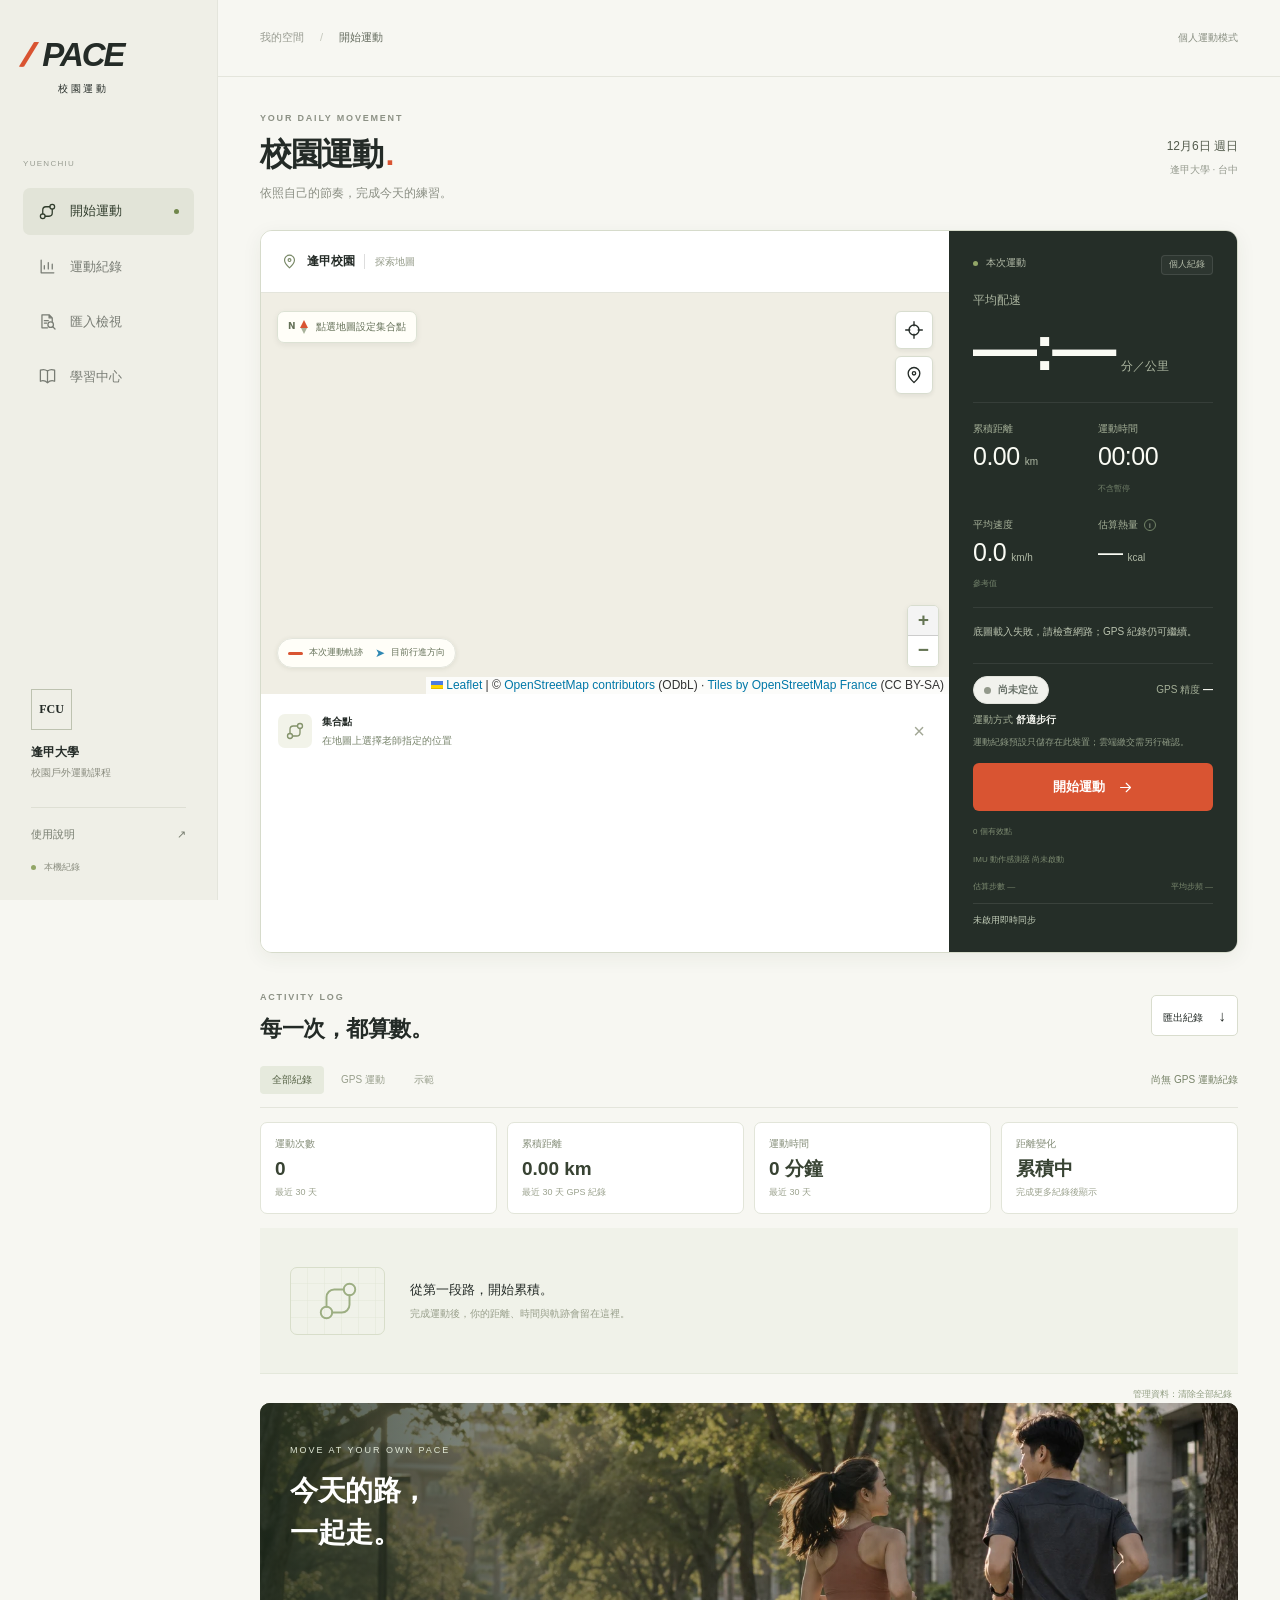
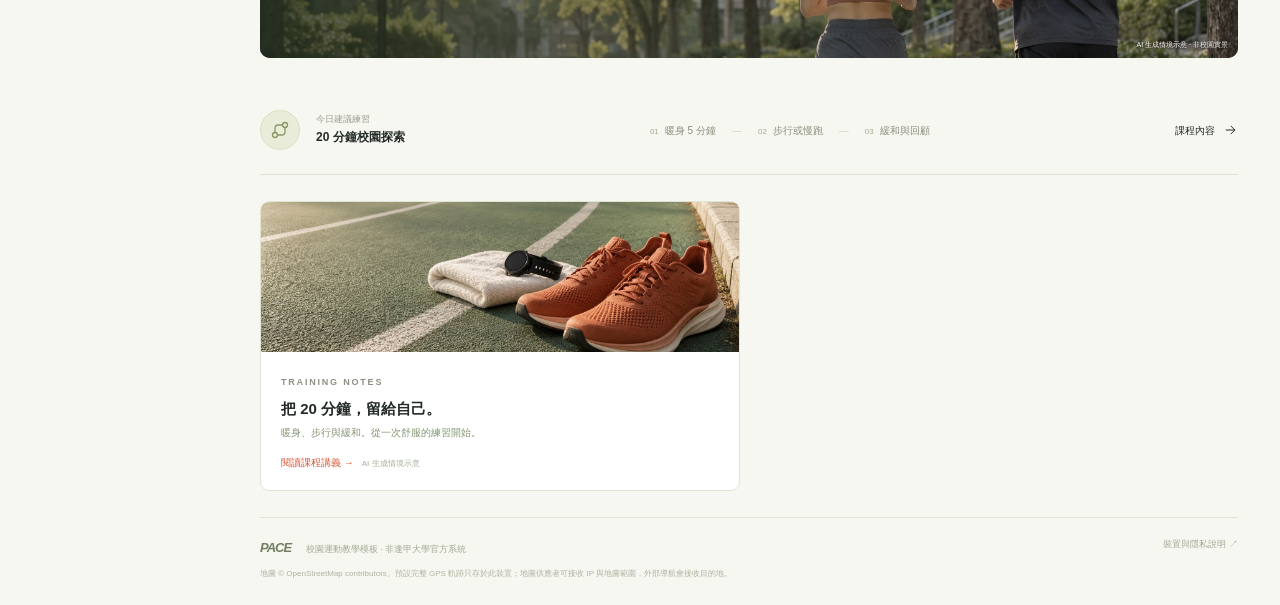
==== index.html @ b41735b2 "Improve workout start, pace, and history UI" ====
<!doctype html><html lang="zh-Hant"><head><meta charset="utf-8"><meta name="viewport" content="width=device-width,initial-scale=1,viewport-fit=cover"><meta name="theme-color" content="#222824"><meta name="apple-mobile-web-app-capable" content="yes"><link rel="manifest" href="manifest.webmanifest"><link rel="icon" href="icon.svg" type="image/svg+xml"><link rel="stylesheet" href="vendor/leaflet.css"><link rel="stylesheet" href="style.css"><link rel="stylesheet" href="classroom.css"><title>PACE 校園運動 · 逢甲大學</title></head><body>
<svg class="sprite" xmlns="http://www.w3.org/2000/svg"><symbol id="i-route" viewBox="0 0 24 24"><circle cx="6" cy="18" r="3"/><circle cx="18" cy="6" r="3"/><path d="M6 15v-5a4 4 0 0 1 4-4h5M18 9v5a4 4 0 0 1-4 4h-5"/></symbol><symbol id="i-chart" viewBox="0 0 24 24"><path d="M4 4v16h16M8 15v-4m5 4V7m5 8v-6"/></symbol><symbol id="i-class" viewBox="0 0 24 24"><circle cx="8" cy="8" r="3"/><circle cx="17" cy="9" r="2.5"/><path d="M2.5 20v-1a5.5 5.5 0 0 1 5.5-5.5h1a5.5 5.5 0 0 1 5.5 5.5v1m-.5-5.5a5 5 0 0 1 8 4V20"/></symbol><symbol id="i-review" viewBox="0 0 24 24"><path d="M5 3.5h9l4 4V12M14 3.5v4h4M5 3.5V20h7"/><path d="M8 11h5M8 14h3"/><circle cx="16" cy="16" r="3.5"/><path d="m18.5 18.5 3 3"/></symbol><symbol id="i-book" viewBox="0 0 24 24"><path d="M12 5v15M12 5C8 2 3 4 3 4v14s5-2 9 2c4-4 9-2 9-2V4s-5-2-9 1Z"/></symbol><symbol id="i-arrow" viewBox="0 0 24 24"><path d="M5 12h14m-6-6 6 6-6 6"/></symbol><symbol id="i-pin" viewBox="0 0 24 24"><path d="M19 10c0 5-7 11-7 11S5 15 5 10a7 7 0 1 1 14 0Z"/><circle cx="12" cy="10" r="2"/></symbol><symbol id="i-cross" viewBox="0 0 24 24"><circle cx="12" cy="12" r="6"/><path d="M12 2v5m0 10v5M2 12h5m10 0h5"/></symbol></svg>
<aside class="sidebar"><a class="brand" href="./" aria-label="PACE 校園運動首頁"><span class="brand-symbol">//</span>PACE<span class="brand-sub">校園運動</span></a><div class="workspace-label">YUENCHIU</div><nav class="sidenav"><a href="#exercise" class="active"><svg><use href="#i-route"/></svg>開始運動<span class="nav-dot"></span></a><a href="#history"><svg><use href="#i-chart"/></svg>運動紀錄</a><a href="classroom.html" data-cloud-only><svg><use href="#i-class"/></svg>班級中心</a><a href="review.html"><svg><use href="#i-review"/></svg>匯入檢視</a><a href="handout.html"><svg><use href="#i-book"/></svg>學習中心</a></nav><div class="side-bottom"><div class="campus-logo">FCU</div><strong>逢甲大學</strong><span>校園戶外運動課程</span><a href="guide.html">使用說明 <span>↗</span></a><div class="local-note"><i></i> 本機紀錄<span data-cloud-only> · 自選雲端繳交</span></div></div></aside>
<div class="shell"><header class="topbar"><div class="breadcrumb">我的空間 <span>/</span> <strong>開始運動</strong></div><div class="topright"><span class="device-label">個人運動模式</span><a class="avatar auth-status" id="authStatus" href="api/classroom?op=login" aria-label="未登入，按此登入">未登入</a></div></header><main>
<section class="pageheading"><div><div class="overline">YOUR DAILY MOVEMENT</div><h1>校園運動<span class="title-dot">.</span></h1><p>依照自己的節奏，完成今天的練習。</p></div><div class="dateblock"><span id="todayDate"></span><small>逢甲大學 · 台中</small></div></section>
<section class="workout" id="exercise"><div class="mapcard"><div class="maptop"><div class="map-title"><svg><use href="#i-pin"/></svg><strong>逢甲校園</strong><span>探索地圖</span></div></div><div class="maparea"><div id="map" aria-label="逢甲大學校園互動地圖"></div><div class="map-instruction"><span class="north-indicator" role="img" aria-label="&#x5317;&#x65B9;">N<i></i></span><span>點選地圖設定集合點</span></div><div class="maptools"><button id="locate" aria-label="我的定位" title="我的定位"><svg><use href="#i-cross"/></svg></button><button id="campus" aria-label="回到校園" title="回到校園"><svg><use href="#i-pin"/></svg></button></div><div class="map-scale-note" role="group" aria-label="&#x5730;&#x5716;&#x5716;&#x4F8B;"><span class="map-legend-item"><i class="track-key"></i>本次運動軌跡</span><span class="map-legend-item"><i class="direction-key" aria-hidden="true">&#x27A4;</i>&#x76EE;&#x524D;&#x884C;&#x9032;&#x65B9;&#x5411;</span></div></div><div class="mapnote"><span class="destination-icon"><svg><use href="#i-route"/></svg></span><div><strong>集合點</strong><span id="targetInfo">在地圖上選擇老師指定的位置</span></div><a id="navigate" hidden target="_blank" rel="noopener">導航 ↗</a><button id="clearTarget" title="清除集合點" aria-label="清除集合點">×</button></div></div>
<aside class="session-panel"><div class="session-top"><span><i></i> 本次運動</span><span>個人紀錄</span></div><div class="primarymetric"><span>平均配速</span><div><b id="pace">—:—</b><span>分／公里</span></div></div><div class="metric-grid"><article><span>累積距離</span><strong><b id="distance">0.00</b><em>km</em></strong></article><article><span>運動時間</span><strong id="elapsed">00:00</strong><small>不含暫停</small></article><article><span>平均速度</span><strong><b id="speed">0.0</b><em>km/h</em></strong><small>參考值</small></article><article class="energy"><span>估算熱量 <button class="info-button" id="energyInfo" aria-label="查看熱量估算方式">i</button></span><strong><b id="calories">0</b><em>kcal</em></strong></article></div><div class="session-message" id="message" role="status" aria-live="polite">開啟定位，準備記錄你的第一步。</div><div class="start-context" aria-label="運動模式與定位狀態"><div class="start-context-line"><span class="status" id="badge" data-state="idle" role="status" aria-live="polite">尚未定位</span><span class="start-accuracy">GPS 精度 <b id="accuracy">—</b></span></div><span class="start-mode">運動方式 <b id="activityLabel">舒適步行</b></span><p>運動紀錄預設只儲存在此裝置；雲端繳交需另行確認。</p></div>
<div class="actiondock"><button class="primary" id="openSetup"><span>開始運動</span><svg><use href="#i-arrow"/></svg></button><div class="controls"><button id="pause" disabled>Ⅱ 暫停</button><button id="finish" disabled>■ 結束並儲存</button></div></div><div class="signalbar"><span id="points">0 個有效點</span></div></aside></section>

<section id="history" class="history-section"><div class="sectionheading"><div><span class="overline">ACTIVITY LOG</span><h2>每一次，都算數。</h2></div><button id="exportAll" class="export">匯出紀錄 <span>↓</span></button></div><div class="historybar"><div class="filters" aria-label="篩選紀錄"><button class="selected" data-filter="all" aria-pressed="true">全部紀錄</button><button data-filter="real" aria-pressed="false">GPS 運動</button><button data-filter="demo" aria-pressed="false">示範</button></div><span id="historyTotal">尚無運動紀錄</span></div><div id="historyInsights" class="history-insights" aria-label="????????"></div>
<div id="records"></div><button id="deleteAll" class="delete-all">管理資料：清除全部紀錄</button></section>
<section class="image-hero"><img src="assets/campus-run.webp" alt="生成示意：學生在綠蔭步道慢跑" loading="lazy"><div class="image-hero-copy"><span>MOVE AT YOUR OWN PACE</span><h2>今天的路，<br>一起走。</h2><a href="classroom.html" data-cloud-only>進入班級中心 <span>↗</span></a></div><small class="image-credit">AI 生成情境示意 · 非校園實景</small></section>
<section class="training-strip"><div class="training-icon"><svg><use href="#i-route"/></svg></div><div class="training-copy"><span>今日建議練習</span><strong>20 分鐘校園探索</strong></div><div class="training-steps"><span><i>01</i>暖身 5 分鐘</span><b>—</b><span><i>02</i>步行或慢跑</span><b>—</b><span><i>03</i>緩和與回顧</span></div><a href="handout.html">課程內容 <svg><use href="#i-arrow"/></svg></a></section>
<section class="editorial-cards"><article class="editorial-card"><img src="assets/track-essentials.webp" alt="生成示意：跑道旁的跑鞋與運動裝備" loading="lazy"><div><span class="overline">TRAINING NOTES</span><h3>把 20 分鐘，留給自己。</h3><p>暖身、步行與緩和。從一次舒服的練習開始。</p><a href="handout.html">閱讀課程講義 →</a><small>　AI 生成情境示意</small></div></article><article class="editorial-card" data-cloud-only><img src="assets/classroom-connection.jpg" alt="生成示意：同學在校園步道慢跑" loading="lazy"><div><span class="overline">CLASSROOM CONNECTION</span><h3>一堂課，連結每個人的進步。</h3><p>加入班級、繳交運動紀錄，讓老師看見你的練習。</p><a href="classroom.html">開啟班級中心 →</a><small>　AI 生成情境示意</small></div></article></section><footer><span><b>PACE</b> 校園運動教學模板 · 非逢甲大學官方系統</span><a href="guide.html">裝置與隱私說明 ↗</a><p>地圖 © OpenStreetMap contributors。預設完整 GPS 軌跡只存於此裝置；<span data-cloud-only>另行同意即時同步時，所選課程的授權教師可查看，並於運動結束 24 小時後刪除。運動摘要需逐次確認後繳交。</span>地圖供應者可接收 IP 與地圖範圍，外部導航會接收目的地。</p></footer>
</main></div>
<dialog id="setupDialog"><div class="dialog-head"><div><span class="overline">BEFORE YOU GO</span><h2>準備開始</h2></div><button id="closeSetup" class="close" aria-label="關閉設定">×</button></div><p class="dialog-intro">只填寫本次必要資料；體重僅用於本機估算熱量，可留白。</p><form id="profile"><fieldset id="fields"><label>課堂代號 <span>選填，不需真實姓名</span><input id="alias" maxlength="24" placeholder="例如 A 組 07"></label><label>體重 <span>kg · 選填，僅用於本機熱量估算</span><input id="weight" type="number" min="20" max="250" step="0.1" placeholder="可留白"></label><label>運動方式<select id="mode"><option value="3.5">舒適步行 · 3.5 MET</option><option value="4.8">快走 · 4.8 MET</option><option value="7.5">慢跑 · 7.5 MET</option></select></label><div class="privacy-note"><svg><use href="#i-cross"/></svg><span>保持網頁在前景。切換 App 或鎖屏會暫停，返回後請按繼續。</span></div><label class="check"><input id="consent" type="checkbox" required><span>同意在此裝置記錄位置與運動資料，可隨時刪除。</span></label></fieldset><button class="primary" id="start" type="submit">開始 GPS 運動 <svg><use href="#i-arrow"/></svg></button></form><button class="demo-link" id="demo">先體驗示範運動</button><p class="fine">熱量僅供教學參考。身高與年齡不蒐集；體重留白時不估算熱量。成人 MET 不宜作未滿 19 歲學生的個人評估。</p></dialog>
<dialog id="energyDialog"><div class="dialog-head"><h2>熱量如何估算？</h2><button class="close" id="closeEnergy" aria-label="關閉熱量說明">×</button></div><p>以你選擇的活動強度（MET）、體重與運動時間估算總消耗，包含休息代謝。</p><div class="formula">MET × 3.5 × 體重 kg ÷ 200 × 分鐘</div><p class="fine">不是 GPS 直接測量，也不能作為醫療或飲食處方。實際消耗因速度、坡度與個人體能而異。</p><a href="handout.html">查看完整教學講義 →</a></dialog>
<script src="vendor/leaflet.js"></script><script src="mode.js"></script>
<script>
(() => {
  const status = document.getElementById('authStatus');
  fetch('api/classroom?op=me', { cache: 'no-store', credentials: 'same-origin', redirect: 'manual' })
    .then(async response => {
      if (response.type === 'opaqueredirect' || response.status === 0) return;
      if (response.status === 404) {
        status.hidden = true;
        return;
      }
      if (!response.ok || !response.headers.get('content-type')?.includes('application/json')) return;
      await response.json();
      status.textContent = '我';
      status.href = 'classroom.html';
      status.setAttribute('aria-label', '已登入，開啟班級中心');
    })
    .catch(() => {});
})();
</script>
<script src="tiles.js"></script>
<script src="core.js"></script><script src="app.js"></script><script src="cloud-upload.js"></script><script src="cloud-live.js"></script></body></html>
---- vendor/leaflet.css ----
/* required styles */

.leaflet-pane,
.leaflet-tile,
.leaflet-marker-icon,
.leaflet-marker-shadow,
.leaflet-tile-container,
.leaflet-pane > svg,
.leaflet-pane > canvas,
.leaflet-zoom-box,
.leaflet-image-layer,
.leaflet-layer {
	position: absolute;
	left: 0;
	top: 0;
	}
.leaflet-container {
	overflow: hidden;
	}
.leaflet-tile,
.leaflet-marker-icon,
.leaflet-marker-shadow {
	-webkit-user-select: none;
	   -moz-user-select: none;
	        user-select: none;
	  -webkit-user-drag: none;
	}
/* Prevents IE11 from highlighting tiles in blue */
.leaflet-tile::selection {
	background: transparent;
}
/* Safari renders non-retina tile on retina better with this, but Chrome is worse */
.leaflet-safari .leaflet-tile {
	image-rendering: -webkit-optimize-contrast;
	}
/* hack that prevents hw layers "stretching" when loading new tiles */
.leaflet-safari .leaflet-tile-container {
	width: 1600px;
	height: 1600px;
	-webkit-transform-origin: 0 0;
	}
.leaflet-marker-icon,
.leaflet-marker-shadow {
	display: block;
	}
/* .leaflet-container svg: reset svg max-width decleration shipped in Joomla! (joomla.org) 3.x */
/* .leaflet-container img: map is broken in FF if you have max-width: 100% on tiles */
.leaflet-container .leaflet-overlay-pane svg {
	max-width: none !important;
	max-height: none !important;
	}
.leaflet-container .leaflet-marker-pane img,
.leaflet-container .leaflet-shadow-pane img,
.leaflet-container .leaflet-tile-pane img,
.leaflet-container img.leaflet-image-layer,
.leaflet-container .leaflet-tile {
	max-width: none !important;
	max-height: none !important;
	width: auto;
	padding: 0;
	}

.leaflet-container img.leaflet-tile {
	/* See: https://bugs.chromium.org/p/chromium/issues/detail?id=600120 */
	mix-blend-mode: plus-lighter;
}

.leaflet-container.leaflet-touch-zoom {
	-ms-touch-action: pan-x pan-y;
	touch-action: pan-x pan-y;
	}
.leaflet-container.leaflet-touch-drag {
	-ms-touch-action: pinch-zoom;
	/* Fallback for FF which doesn't support pinch-zoom */
	touch-action: none;
	touch-action: pinch-zoom;
}
.leaflet-container.leaflet-touch-drag.leaflet-touch-zoom {
	-ms-touch-action: none;
	touch-action: none;
}
.leaflet-container {
	-webkit-tap-highlight-color: transparent;
}
.leaflet-container a {
	-webkit-tap-highlight-color: rgba(51, 181, 229, 0.4);
}
.leaflet-tile {
	filter: inherit;
	visibility: hidden;
	}
.leaflet-tile-loaded {
	visibility: inherit;
	}
.leaflet-zoom-box {
	width: 0;
	height: 0;
	-moz-box-sizing: border-box;
	     box-sizing: border-box;
	z-index: 800;
	}
/* workaround for https://bugzilla.mozilla.org/show_bug.cgi?id=888319 */
.leaflet-overlay-pane svg {
	-moz-user-select: none;
	}

.leaflet-pane         { z-index: 400; }

.leaflet-tile-pane    { z-index: 200; }
.leaflet-overlay-pane { z-index: 400; }
.leaflet-shadow-pane  { z-index: 500; }
.leaflet-marker-pane  { z-index: 600; }
.leaflet-tooltip-pane   { z-index: 650; }
.leaflet-popup-pane   { z-index: 700; }

.leaflet-map-pane canvas { z-index: 100; }
.leaflet-map-pane svg    { z-index: 200; }

.leaflet-vml-shape {
	width: 1px;
	height: 1px;
	}
.lvml {
	behavior: url(#default#VML);
	display: inline-block;
	position: absolute;
	}


/* control positioning */

.leaflet-control {
	position: relative;
	z-index: 800;
	pointer-events: visiblePainted; /* IE 9-10 doesn't have auto */
	pointer-events: auto;
	}
.leaflet-top,
.leaflet-bottom {
	position: absolute;
	z-index: 1000;
	pointer-events: none;
	}
.leaflet-top {
	top: 0;
	}
.leaflet-right {
	right: 0;
	}
.leaflet-bottom {
	bottom: 0;
	}
.leaflet-left {
	left: 0;
	}
.leaflet-control {
	float: left;
	clear: both;
	}
.leaflet-right .leaflet-control {
	float: right;
	}
.leaflet-top .leaflet-control {
	margin-top: 10px;
	}
.leaflet-bottom .leaflet-control {
	margin-bottom: 10px;
	}
.leaflet-left .leaflet-control {
	margin-left: 10px;
	}
.leaflet-right .leaflet-control {
	margin-right: 10px;
	}


/* zoom and fade animations */

.leaflet-fade-anim .leaflet-popup {
	opacity: 0;
	-webkit-transition: opacity 0.2s linear;
	   -moz-transition: opacity 0.2s linear;
	        transition: opacity 0.2s linear;
	}
.leaflet-fade-anim .leaflet-map-pane .leaflet-popup {
	opacity: 1;
	}
.leaflet-zoom-animated {
	-webkit-transform-origin: 0 0;
	    -ms-transform-origin: 0 0;
	        transform-origin: 0 0;
	}
svg.leaflet-zoom-animated {
	will-change: transform;
}

.leaflet-zoom-anim .leaflet-zoom-animated {
	-webkit-transition: -webkit-transform 0.25s cubic-bezier(0,0,0.25,1);
	   -moz-transition:    -moz-transform 0.25s cubic-bezier(0,0,0.25,1);
	        transition:         transform 0.25s cubic-bezier(0,0,0.25,1);
	}
.leaflet-zoom-anim .leaflet-tile,
.leaflet-pan-anim .leaflet-tile {
	-webkit-transition: none;
	   -moz-transition: none;
	        transition: none;
	}

.leaflet-zoom-anim .leaflet-zoom-hide {
	visibility: hidden;
	}


/* cursors */

.leaflet-interactive {
	cursor: pointer;
	}
.leaflet-grab {
	cursor: -webkit-grab;
	cursor:    -moz-grab;
	cursor:         grab;
	}
.leaflet-crosshair,
.leaflet-crosshair .leaflet-interactive {
	cursor: crosshair;
	}
.leaflet-popup-pane,
.leaflet-control {
	cursor: auto;
	}
.leaflet-dragging .leaflet-grab,
.leaflet-dragging .leaflet-grab .leaflet-interactive,
.leaflet-dragging .leaflet-marker-draggable {
	cursor: move;
	cursor: -webkit-grabbing;
	cursor:    -moz-grabbing;
	cursor:         grabbing;
	}

/* marker & overlays interactivity */
.leaflet-marker-icon,
.leaflet-marker-shadow,
.leaflet-image-layer,
.leaflet-pane > svg path,
.leaflet-tile-container {
	pointer-events: none;
	}

.leaflet-marker-icon.leaflet-interactive,
.leaflet-image-layer.leaflet-interactive,
.leaflet-pane > svg path.leaflet-interactive,
svg.leaflet-image-layer.leaflet-interactive path {
	pointer-events: visiblePainted; /* IE 9-10 doesn't have auto */
	pointer-events: auto;
	}

/* visual tweaks */

.leaflet-container {
	background: #ddd;
	outline-offset: 1px;
	}
.leaflet-container a {
	color: #0078A8;
	}
.leaflet-zoom-box {
	border: 2px dotted #38f;
	background: rgba(255,255,255,0.5);
	}


/* general typography */
.leaflet-container {
	font-family: "Helvetica Neue", Arial, Helvetica, sans-serif;
	font-size: 12px;
	font-size: 0.75rem;
	line-height: 1.5;
	}


/* general toolbar styles */

.leaflet-bar {
	box-shadow: 0 1px 5px rgba(0,0,0,0.65);
	border-radius: 4px;
	}
.leaflet-bar a {
	background-color: #fff;
	border-bottom: 1px solid #ccc;
	width: 26px;
	height: 26px;
	line-height: 26px;
	display: block;
	text-align: center;
	text-decoration: none;
	color: black;
	}
.leaflet-bar a,
.leaflet-control-layers-toggle {
	background-position: 50% 50%;
	background-repeat: no-repeat;
	display: block;
	}
.leaflet-bar a:hover,
.leaflet-bar a:focus {
	background-color: #f4f4f4;
	}
.leaflet-bar a:first-child {
	border-top-left-radius: 4px;
	border-top-right-radius: 4px;
	}
.leaflet-bar a:last-child {
	border-bottom-left-radius: 4px;
	border-bottom-right-radius: 4px;
	border-bottom: none;
	}
.leaflet-bar a.leaflet-disabled {
	cursor: default;
	background-color: #f4f4f4;
	color: #bbb;
	}

.leaflet-touch .leaflet-bar a {
	width: 30px;
	height: 30px;
	line-height: 30px;
	}
.leaflet-touch .leaflet-bar a:first-child {
	border-top-left-radius: 2px;
	border-top-right-radius: 2px;
	}
.leaflet-touch .leaflet-bar a:last-child {
	border-bottom-left-radius: 2px;
	border-bottom-right-radius: 2px;
	}

/* zoom control */

.leaflet-control-zoom-in,
.leaflet-control-zoom-out {
	font: bold 18px 'Lucida Console', Monaco, monospace;
	text-indent: 1px;
	}

.leaflet-touch .leaflet-control-zoom-in, .leaflet-touch .leaflet-control-zoom-out  {
	font-size: 22px;
	}


/* layers control */

.leaflet-control-layers {
	box-shadow: 0 1px 5px rgba(0,0,0,0.4);
	background: #fff;
	border-radius: 5px;
	}
.leaflet-control-layers-toggle {
	background-image: url(images/layers.png);
	width: 36px;
	height: 36px;
	}
.leaflet-retina .leaflet-control-layers-toggle {
	background-image: url(images/layers-2x.png);
	background-size: 26px 26px;
	}
.leaflet-touch .leaflet-control-layers-toggle {
	width: 44px;
	height: 44px;
	}
.leaflet-control-layers .leaflet-control-layers-list,
.leaflet-control-layers-expanded .leaflet-control-layers-toggle {
	display: none;
	}
.leaflet-control-layers-expanded .leaflet-control-layers-list {
	display: block;
	position: relative;
	}
.leaflet-control-layers-expanded {
	padding: 6px 10px 6px 6px;
	color: #333;
	background: #fff;
	}
.leaflet-control-layers-scrollbar {
	overflow-y: scroll;
	overflow-x: hidden;
	padding-right: 5px;
	}
.leaflet-control-layers-selector {
	margin-top: 2px;
	position: relative;
	top: 1px;
	}
.leaflet-control-layers label {
	display: block;
	font-size: 13px;
	font-size: 1.08333em;
	}
.leaflet-control-layers-separator {
	height: 0;
	border-top: 1px solid #ddd;
	margin: 5px -10px 5px -6px;
	}

/* Default icon URLs */
.leaflet-default-icon-path { /* used only in path-guessing heuristic, see L.Icon.Default */
	background-image: url(images/marker-icon.png);
	}


/* attribution and scale controls */

.leaflet-container .leaflet-control-attribution {
	background: #fff;
	background: rgba(255, 255, 255, 0.8);
	margin: 0;
	}
.leaflet-control-attribution,
.leaflet-control-scale-line {
	padding: 0 5px;
	color: #333;
	line-height: 1.4;
	}
.leaflet-control-attribution a {
	text-decoration: none;
	}
.leaflet-control-attribution a:hover,
.leaflet-control-attribution a:focus {
	text-decoration: underline;
	}
.leaflet-attribution-flag {
	display: inline !important;
	vertical-align: baseline !important;
	width: 1em;
	height: 0.6669em;
	}
.leaflet-left .leaflet-control-scale {
	margin-left: 5px;
	}
.leaflet-bottom .leaflet-control-scale {
	margin-bottom: 5px;
	}
.leaflet-control-scale-line {
	border: 2px solid #777;
	border-top: none;
	line-height: 1.1;
	padding: 2px 5px 1px;
	white-space: nowrap;
	-moz-box-sizing: border-box;
	     box-sizing: border-box;
	background: rgba(255, 255, 255, 0.8);
	text-shadow: 1px 1px #fff;
	}
.leaflet-control-scale-line:not(:first-child) {
	border-top: 2px solid #777;
	border-bottom: none;
	margin-top: -2px;
	}
.leaflet-control-scale-line:not(:first-child):not(:last-child) {
	border-bottom: 2px solid #777;
	}

.leaflet-touch .leaflet-control-attribution,
.leaflet-touch .leaflet-control-layers,
.leaflet-touch .leaflet-bar {
	box-shadow: none;
	}
.leaflet-touch .leaflet-control-layers,
.leaflet-touch .leaflet-bar {
	border: 2px solid rgba(0,0,0,0.2);
	background-clip: padding-box;
	}


/* popup */

.leaflet-popup {
	position: absolute;
	text-align: center;
	margin-bottom: 20px;
	}
.leaflet-popup-content-wrapper {
	padding: 1px;
	text-align: left;
	border-radius: 12px;
	}
.leaflet-popup-content {
	margin: 13px 24px 13px 20px;
	line-height: 1.3;
	font-size: 13px;
	font-size: 1.08333em;
	min-height: 1px;
	}
.leaflet-popup-content p {
	margin: 17px 0;
	margin: 1.3em 0;
	}
.leaflet-popup-tip-container {
	width: 40px;
	height: 20px;
	position: absolute;
	left: 50%;
	margin-top: -1px;
	margin-left: -20px;
	overflow: hidden;
	pointer-events: none;
	}
.leaflet-popup-tip {
	width: 17px;
	height: 17px;
	padding: 1px;

	margin: -10px auto 0;
	pointer-events: auto;

	-webkit-transform: rotate(45deg);
	   -moz-transform: rotate(45deg);
	    -ms-transform: rotate(45deg);
	        transform: rotate(45deg);
	}
.leaflet-popup-content-wrapper,
.leaflet-popup-tip {
	background: white;
	color: #333;
	box-shadow: 0 3px 14px rgba(0,0,0,0.4);
	}
.leaflet-container a.leaflet-popup-close-button {
	position: absolute;
	top: 0;
	right: 0;
	border: none;
	text-align: center;
	width: 24px;
	height: 24px;
	font: 16px/24px Tahoma, Verdana, sans-serif;
	color: #757575;
	text-decoration: none;
	background: transparent;
	}
.leaflet-container a.leaflet-popup-close-button:hover,
.leaflet-container a.leaflet-popup-close-button:focus {
	color: #585858;
	}
.leaflet-popup-scrolled {
	overflow: auto;
	}

.leaflet-oldie .leaflet-popup-content-wrapper {
	-ms-zoom: 1;
	}
.leaflet-oldie .leaflet-popup-tip {
	width: 24px;
	margin: 0 auto;

	-ms-filter: "progid:DXImageTransform.Microsoft.Matrix(M11=0.70710678, M12=0.70710678, M21=-0.70710678, M22=0.70710678)";
	filter: progid:DXImageTransform.Microsoft.Matrix(M11=0.70710678, M12=0.70710678, M21=-0.70710678, M22=0.70710678);
	}

.leaflet-oldie .leaflet-control-zoom,
.leaflet-oldie .leaflet-control-layers,
.leaflet-oldie .leaflet-popup-content-wrapper,
.leaflet-oldie .leaflet-popup-tip {
	border: 1px solid #999;
	}


/* div icon */

.leaflet-div-icon {
	background: #fff;
	border: 1px solid #666;
	}


/* Tooltip */
/* Base styles for the element that has a tooltip */
.leaflet-tooltip {
	position: absolute;
	padding: 6px;
	background-color: #fff;
	border: 1px solid #fff;
	border-radius: 3px;
	color: #222;
	white-space: nowrap;
	-webkit-user-select: none;
	-moz-user-select: none;
	-ms-user-select: none;
	user-select: none;
	pointer-events: none;
	box-shadow: 0 1px 3px rgba(0,0,0,0.4);
	}
.leaflet-tooltip.leaflet-interactive {
	cursor: pointer;
	pointer-events: auto;
	}
.leaflet-tooltip-top:before,
.leaflet-tooltip-bottom:before,
.leaflet-tooltip-left:before,
.leaflet-tooltip-right:before {
	position: absolute;
	pointer-events: none;
	border: 6px solid transparent;
	background: transparent;
	content: "";
	}

/* Directions */

.leaflet-tooltip-bottom {
	margin-top: 6px;
}
.leaflet-tooltip-top {
	margin-top: -6px;
}
.leaflet-tooltip-bottom:before,
.leaflet-tooltip-top:before {
	left: 50%;
	margin-left: -6px;
	}
.leaflet-tooltip-top:before {
	bottom: 0;
	margin-bottom: -12px;
	border-top-color: #fff;
	}
.leaflet-tooltip-bottom:before {
	top: 0;
	margin-top: -12px;
	margin-left: -6px;
	border-bottom-color: #fff;
	}
.leaflet-tooltip-left {
	margin-left: -6px;
}
.leaflet-tooltip-right {
	margin-left: 6px;
}
.leaflet-tooltip-left:before,
.leaflet-tooltip-right:before {
	top: 50%;
	margin-top: -6px;
	}
.leaflet-tooltip-left:before {
	right: 0;
	margin-right: -12px;
	border-left-color: #fff;
	}
.leaflet-tooltip-right:before {
	left: 0;
	margin-left: -12px;
	border-right-color: #fff;
	}

/* Printing */

@media print {
	/* Prevent printers from removing background-images of controls. */
	.leaflet-control {
		-webkit-print-color-adjust: exact;
		print-color-adjust: exact;
		}
	}
---- style.css ----
:root{--ink:#242b27;--muted:#82867e;--orange:#d95432;--paper:#f7f7f2;--line:#e4e5dc;--dark:#252e28}*{box-sizing:border-box}html{scroll-behavior:smooth;scroll-padding-top:24px}body{margin:0;background:var(--paper);color:var(--ink);font:14px/1.55 -apple-system,BlinkMacSystemFont,"Noto Sans TC",sans-serif}a{color:inherit;text-decoration:none}button,input,select{font:inherit}button,a,input,select{-webkit-tap-highlight-color:transparent}button{cursor:pointer}button:disabled{cursor:default;opacity:.4}button:focus-visible,a:focus-visible,input:focus-visible,select:focus-visible{outline:3px solid #e89462;outline-offset:4px}svg:not([width]){width:20px;height:20px;fill:none;stroke:currentColor;stroke-width:1.6;stroke-linecap:round;stroke-linejoin:round;flex-shrink:0}.sprite{position:absolute;width:0;height:0;overflow:hidden}button{border:0;background:none;color:inherit}h1,h2,p{margin:0}.sidebar{position:fixed;width:218px;inset:0 auto 0 0;background:#efefe7;border-right:1px solid var(--line);padding:38px 23px 25px;display:flex;flex-direction:column;z-index:10}.brand{display:flex;align-items:center;flex-wrap:wrap;font-size:33px;letter-spacing:-2px;font-weight:850;font-style:italic;line-height:1}.brand-symbol{color:var(--orange);margin-right:9px;letter-spacing:-8px;padding-right:8px;transform:skew(-13deg)}.brand-sub{font-size:10px;font-style:normal;font-weight:500;letter-spacing:2.5px;display:block;width:100%;padding:13px 0 0 35px}.workspace-label{font-size:8px;letter-spacing:1.3px;color:#999d92;margin-top:64px;margin-bottom:18px;white-space:nowrap}.sidenav{display:flex;flex-direction:column;gap:9px}.sidenav a{display:flex;align-items:center;gap:13px;padding:13px 15px;border-radius:7px;font-weight:550;color:#787c74;font-size:13px}.sidenav a.active{background:#e2e4d8;color:#303c2c}.sidenav a:hover{background:#e7e8df}.sidenav svg{width:19px;height:19px}.nav-dot{margin-left:auto;background:#70864b;border-radius:50%;width:5px;height:5px}.side-bottom{margin-top:auto;padding:30px 8px 0}.campus-logo{border:1px solid #bdc2b0;width:41px;height:41px;display:grid;place-items:center;font:600 12px Georgia;margin-bottom:13px}.side-bottom>strong{display:block;font-size:12px}.side-bottom>span{font-size:10px;color:#8b8d80}.side-bottom>a{display:flex;justify-content:space-between;border-top:1px solid #dedfd4;margin-top:24px;padding:18px 0;color:#777d70;font-size:11px}.local-note{font-size:9px;color:#8b8e80}.local-note i,.session-top i{display:inline-block;width:5px;height:5px;border-radius:50%;background:#92a667;margin-right:5px}.shell{margin-left:218px}.topbar{height:77px;border-bottom:1px solid var(--line);display:flex;justify-content:space-between;align-items:center;padding:0 42px}.breadcrumb{font-size:11px;color:#999c92}.breadcrumb span{margin:0 13px;color:#c5c8bd}.breadcrumb strong{color:#646b5e;font-weight:500}.topright{display:flex;gap:18px;align-items:center}.device-label{font-size:10px;color:#888e81}.avatar{border:1px solid #d8ddd0;border-radius:50%;width:31px;height:31px;display:grid;place-items:center;font-size:11px;background:#e8eadf}main{max-width:1510px;margin:auto;padding:35px 42px 0}.pageheading{display:flex;align-items:center;justify-content:space-between;margin-bottom:28px}.overline{font-size:9px;letter-spacing:1.8px;color:#8c9185;font-weight:600}h1{font-size:32px;letter-spacing:-1.4px;line-height:1.3;margin:8px 0}.title-dot{color:var(--orange);margin-left:3px}.pageheading p{font-size:12px;color:#8a8e83}.dateblock{text-align:right;font-size:12px;color:#535b4c}.dateblock small{display:block;font-size:10px;color:#979c90;margin-top:7px}.workout{display:grid;grid-template-columns:minmax(0,1fr) 288px;gap:0;border-radius:12px;overflow:hidden;border:1px solid #d6dbcb;box-shadow:0 5px 20px #303b2510}.mapcard{background:white;min-width:0}.maptop{height:62px;display:flex;justify-content:space-between;align-items:center;padding:0 20px;border-bottom:1px solid var(--line)}.map-title{display:flex;gap:9px;align-items:center}.map-title svg{width:17px;height:17px;color:#778765}.map-title strong{font-size:12px}.map-title>span{border-left:1px solid #ddd;padding-left:10px;font-size:10px;color:#959c8a}.status{font-size:9px;color:#89917f;white-space:nowrap}.maparea{position:relative}.maparea #map{height:401px;background:#ececdd;z-index:1}.leaflet-container{font-family:inherit}
.leaflet-tile-pane{filter:saturate(.64) sepia(.035) brightness(1.04) contrast(1.035)}.maptools{position:absolute;right:16px;top:18px;z-index:500;display:flex;flex-direction:column;gap:7px}.maptools button{background:white;width:38px;height:38px;border:1px solid #d8ddcf;border-radius:6px;box-shadow:0 2px 4px #2221;display:grid;place-items:center}.maptools button:hover{background:#f4f6ed}.map-instruction{position:absolute;left:16px;top:18px;z-index:500;background:#fffffff0;border:1px solid #dce2d4;padding:7px 11px;border-radius:5px;font-size:10px;color:#7a8370;pointer-events:none}.map-scale-note{position:absolute;bottom:26px;left:16px;z-index:500;font-size:9px;background:#fffffff0;padding:6px 9px;border-radius:4px;color:#657158;display:flex;gap:7px;align-items:center;pointer-events:none}.track-key{width:17px;height:3px;background:var(--orange);border-radius:4px}.mapnote{height:74px;display:flex;align-items:center;gap:10px;padding:12px 17px}.destination-icon{background:#f2f3e9;width:34px;height:34px;border-radius:7px;display:grid;place-items:center;color:#84936b}.mapnote>div{flex:1;min-width:0}.mapnote strong{font-size:10px;display:block;margin-bottom:3px}.mapnote #targetInfo{font-size:10px;color:#919885;display:block;line-height:1.5}.mapnote a{font-size:11px;color:var(--orange);font-weight:600;white-space:nowrap}.mapnote button{font-size:20px;color:#a2a795;padding:7px}.session-panel{background:var(--dark);color:#fafbf4;padding:24px;display:flex;flex-direction:column}.session-top{display:flex;justify-content:space-between;font-size:10px;color:#b3bba8}.session-top>span:last-child{background:#ffffff0a;border:1px solid #ffffff1a;border-radius:4px;padding:2px 7px;font-size:9px}.primarymetric{padding:22px 0 21px}.primarymetric>span{font-size:11px;color:#a8b29d}.primarymetric>div{display:flex;align-items:baseline;gap:10px}.primarymetric b{font-size:70px;line-height:1.18;font-weight:550;letter-spacing:-4px;font-variant-numeric:tabular-nums}.primarymetric div>span{font-size:14px;color:#aeb8a2}.metric-grid{display:grid;grid-template-columns:1fr 1fr;border-top:1px solid #ffffff14;border-bottom:1px solid #ffffff14;padding:18px 0 14px;gap:20px 10px}.metric-grid article>span{display:block;font-size:10px;color:#a5b098}.metric-grid strong{font-size:25px;font-weight:500;letter-spacing:-.5px;display:block;font-variant-numeric:tabular-nums}.metric-grid b{font-weight:500}.metric-grid em{font-size:10px;font-style:normal;margin-left:5px;letter-spacing:0;color:#b0b9a5}.metric-grid small{font-size:8px;color:#72816a}.metric-grid .energy{grid-column:1/-1;display:flex;align-items:center;justify-content:space-between}.energy strong{font-size:22px}.info-button{border:1px solid #728367;color:#b1bca5;font-size:8px;border-radius:50%;width:12px;height:12px;padding:0;margin-left:3px}.session-message{font-size:10px;line-height:1.8;color:#acb7a1;min-height:55px;padding:15px 0 13px}.actiondock{margin-top:auto}.primary{background:var(--orange);color:white;display:flex;align-items:center;justify-content:center;gap:12px;min-height:48px;border-radius:6px;width:100%;font-size:13px;font-weight:600;transition:background .15s,transform .15s}.primary:hover{background:#c44527}.primary:active{transform:scale(.985)}.primary svg{width:17px;height:17px}.controls{display:flex;gap:8px;margin-top:9px}.controls button{flex:1;border:1px solid #ffffff22;border-radius:5px;min-height:40px;font-size:11px}.controls button:hover:not(:disabled){background:#ffffff0c}.signalbar{display:flex;justify-content:space-between;font-size:8px;color:#7c8a70;padding-top:15px}.signalbar b{font-weight:400}.training-strip{display:flex;align-items:center;gap:16px;padding:24px 0;border-bottom:1px solid #dfe3d5}.training-icon{background:#e8ecd9;border:1px solid #d8dfc3;color:#899765;width:40px;height:40px;border-radius:50%;display:grid;place-items:center}.training-copy>span{display:block;font-size:9px;color:#9b9f91}.training-copy>strong{font-size:12px;font-weight:600}.training-steps{display:flex;align-items:center;gap:16px;margin-left:auto;font-size:10px;color:#888f7b}.training-steps i{font-size:8px;font-style:normal;color:#a2ab90;margin-right:6px}.training-steps b{font-weight:400;color:#d0d6c4}.training-strip>a{font-size:10px;display:flex;align-items:center;gap:8px;margin-left:auto}.training-strip>a svg{width:15px}.history-section{padding-top:32px;scroll-margin-top:15px}.sectionheading{display:flex;align-items:center;justify-content:space-between;margin-bottom:20px}h2{font-size:22px;font-weight:600;letter-spacing:-.5px}.sectionheading h2{margin-top:5px}.export{border:1px solid #d9ddce;background:white;border-radius:5px;padding:8px 11px;font-size:10px}.export span{margin-left:13px;font-size:15px}.historybar{display:flex;align-items:center;justify-content:space-between;border-bottom:1px solid var(--line);padding-bottom:13px}.filters{display:flex;gap:5px}.filters button{font-size:10px;color:#979e8b;padding:6px 12px;border-radius:4px}.filters button.selected{background:#e6eadd;color:#556245}.historybar>span{font-size:10px;color:#979e8b}.empty{min-height:146px;display:flex;align-items:center;gap:25px;padding:26px 30px;background:#f0f2e9;border-bottom:1px solid #e4e8db}.empty-art{width:95px;height:68px;position:relative;border:1px solid #d8deca;border-radius:7px;background:repeating-linear-gradient(0deg,transparent,transparent 16px,#e2e7d7 17px),repeating-linear-gradient(90deg,transparent,transparent 16px,#e2e7d7 17px)}.empty-art svg{position:absolute;width:46px;height:46px;left:24px;top:10px;color:#9cae82;stroke-width:1}.empty h3{font-size:13px;margin:0 0 6px;font-weight:500}.empty p{font-size:10px;color:#989f8b}.record{display:grid;grid-template-columns:100px minmax(120px,1fr) 160px auto;align-items:center;gap:20px;padding:18px 0;border-bottom:1px solid var(--line)}.route-thumb{width:100px;height:67px;border-radius:5px;background:#ecefe2;display:grid;place-items:center;overflow:hidden}.route-thumb svg{width:100%;height:100%;stroke-width:2.3;stroke:var(--orange)}.record strong{font-size:12px;font-weight:600}.record small{display:block;font-size:9px;color:#959e87;margin-top:5px}.record-stats{font-size:12px;color:#5f6d51;display:flex;gap:16px}.record-stats span{display:block}.record-stats small{font-size:8px;color:#9ba58c}.record-actions{display:flex;gap:7px}.record-actions button{font-size:9px;border:1px solid #dce2d1;padding:5px 7px;border-radius:4px;color:#839270}.delete-all{display:block;margin:13px 0 0 auto;font-size:9px;color:#929e83}.learn-banner{display:flex;align-items:center;gap:23px;background:#e7ebdc;margin:30px 0;border-radius:8px;padding:24px 27px;overflow:hidden;position:relative}.learn-banner h2{font-size:17px;margin:5px 0}.learn-banner p{font-size:10px;color:#919c7f}.learn-banner>a{display:flex;align-items:center;gap:20px;font-size:11px;margin-left:auto;white-space:nowrap}.orbit-art{width:74px;height:74px;position:relative;flex-shrink:0}.orbit-art span{border:1px solid #b7c698;position:absolute;inset:8px;border-radius:50%;transform:scaleX(.55) rotate(30deg)}.orbit-art span:nth-child(2){transform:rotate(90deg) scaleX(.55)}.orbit-art span:nth-child(3){transform:rotate(-30deg) scaleX(.55)}.orbit-art b{position:absolute;left:32px;top:24px;color:#869b63;font-size:18px;font-weight:400}footer{border-top:1px solid #dfe4d3;display:flex;flex-wrap:wrap;justify-content:space-between;font-size:9px;color:#a1aa93;padding:20px 0 25px}footer b{font-size:13px;font-style:italic;letter-spacing:-1px;color:#717e60;margin-right:12px}footer p{width:100%;font-size:8px;margin-top:9px;color:#abb39e}dialog{border:1px solid #dce0d1;border-radius:12px;padding:28px;width:min(440px,calc(100vw - 28px));color:var(--ink);box-shadow:0 20px 80px #17251733;background:#fafbf7}dialog::backdrop{background:#17231ccd;backdrop-filter:blur(4px)}.dialog-head{display:flex;align-items:center;justify-content:space-between}.dialog-head h2{margin-top:5px}.close{font-size:26px;color:#8a9480;width:32px;height:32px}.dialog-intro{font-size:11px;color:#8f9983;margin:12px 0 24px}fieldset{border:0;padding:0;margin:0}label{font-size:12px;display:block;margin-bottom:17px;font-weight:550}label>span{font-size:9px;color:#9ca58e;font-weight:400;margin-left:5px}input:not([type=checkbox]),select{display:block;width:100%;border:1px solid #dce2d0;border-radius:5px;background:white;padding:11px 12px;margin-top:7px;color:#48583b;min-height:43px}.three{display:grid;grid-template-columns:repeat(3,1fr);gap:12px}.privacy-note{background:#edf0e5;border-radius:5px;padding:12px;display:flex;gap:10px;align-items:center;font-size:10px;color:#899677;margin-bottom:18px}.privacy-note svg{width:17px}.check{display:flex;align-items:flex-start;gap:7px}.check input{accent-color:var(--orange);margin-top:2px}.check span{font-size:10px;line-height:1.7}.demo-link{display:block;margin:14px auto;font-size:11px;text-decoration:underline;text-underline-offset:4px;color:#8a9779}.fine{font-size:9px;color:#a0aa90;line-height:1.9}.formula{background:#ecf0e3;padding:15px;margin:20px 0;font-size:12px}#energyDialog p{margin-top:15px;font-size:12px}#energyDialog a{font-size:12px;display:inline-block;margin-top:20px;color:var(--orange)}.map-fallback{padding:30px}.is-active #openSetup{display:none}.is-active .controls{margin:0}.is-active .controls button{min-height:48px}.is-active #pause{background:var(--orange);border-color:var(--orange);color:white}body:not(.is-active) .controls{display:none}
@media(min-width:1500px){.maparea #map{height:440px}.primarymetric{padding-top:35px;padding-bottom:30px}.session-message{padding-top:22px}}@media(max-width:1150px){.sidebar{width:180px;padding-left:16px;padding-right:16px}.shell{margin-left:180px}.topbar{padding:0 26px}main{padding:28px 26px 0}.workout{grid-template-columns:minmax(0,1fr) 255px}.session-panel{padding:20px}.primarymetric b{font-size:62px}.training-steps{gap:8px;font-size:9px}.training-steps b{display:none}.record{grid-template-columns:80px minmax(120px,1fr) auto;gap:15px}.route-thumb{width:80px}.record-actions{grid-column:2/-1;justify-content:flex-end}.map-title>span{display:none}}@media(max-width:900px){.sidebar{width:76px;padding:30px 12px}.brand{font-size:0;justify-content:center}.brand-symbol{font-size:32px}.brand-sub,.workspace-label,.side-bottom{display:none}.sidenav{margin-top:55px}.sidenav a{font-size:0;gap:0;justify-content:center;padding:15px}.sidenav svg{width:21px;height:21px}.nav-dot{display:none}.shell{margin-left:76px}.training-steps{display:none}.learn-banner{gap:14px;padding:22px 18px}.learn-banner h2{font-size:15px}.orbit-art{width:60px}.learn-banner>a{gap:8px;font-size:10px}.maptop{padding:0 13px}}@media(max-width:650px){html{scroll-padding-top:12px}.sidebar{position:relative;width:100%;height:62px;padding:0 20px;flex-direction:row;align-items:center;border-right:0;border-bottom:1px solid var(--line)}.brand{font-size:25px;flex-wrap:nowrap;gap:0}.brand-symbol{font-size:27px}.brand-sub{display:block;width:auto;padding:0 0 0 14px;letter-spacing:1px;font-size:9px}.sidenav{margin:0 0 0 auto;flex-direction:row;gap:1px}.sidenav a{padding:9px}.sidenav a:first-child{display:none}.sidenav svg{width:18px;height:18px}.shell{margin:0}.topbar{display:none}main{padding:24px 18px 84px}.pageheading{margin-bottom:23px;align-items:flex-end}.pageheading h1{font-size:28px;margin:5px 0}.pageheading p{font-size:10px}.pageheading .overline{font-size:7px;letter-spacing:1.3px}.dateblock{font-size:9px}.dateblock small{font-size:8px}.workout{display:flex;flex-direction:column;border-radius:9px}.maptop{height:48px}.maparea #map{height:290px}.map-instruction{font-size:9px;left:12px;top:12px}.maptools{right:12px;top:12px}.maptools button{width:33px;height:33px}.mapnote{height:65px;padding:9px 12px}.mapnote #targetInfo{font-size:9px}.session-panel{padding:19px 21px}.session-top{font-size:9px}.primarymetric{padding:12px 0 17px}.primarymetric b{font-size:62px}.primarymetric>div{gap:10px}.metric-grid{grid-template-columns:1.1fr 1fr 1fr;gap:7px;padding:14px 0;border-bottom:0}.metric-grid .energy{display:block;grid-column:auto}.metric-grid strong,.energy strong{font-size:24px}.metric-grid small{display:none}.metric-grid em{font-size:8px;margin-left:3px}.metric-grid article>span{font-size:9px}.session-message{min-height:0;padding:6px 0 9px;font-size:10px}.signalbar{padding-top:10px;border-top:1px solid #ffffff12}.actiondock{position:fixed;bottom:0;left:0;right:0;padding:12px 18px calc(12px + env(safe-area-inset-bottom));background:#f8f9f3f5;backdrop-filter:blur(12px);border-top:1px solid #dce2d0;z-index:900;color:var(--ink)}.actiondock .primary{min-height:47px}.actiondock .controls button{border:1px solid #d4ddc6;min-height:47px}.training-strip{padding:18px 0;gap:11px}.training-copy>strong{font-size:11px}.training-strip>a{font-size:9px;gap:4px}.training-icon{width:33px;height:33px}.training-icon svg{width:17px}.history-section{padding-top:25px}.sectionheading h2{font-size:21px}.historybar>span{font-size:8px}.filters button{padding:5px 8px;font-size:9px}.empty{padding:22px 12px;gap:17px}.empty-art{width:72px;height:59px;flex-shrink:0}.empty-art svg{left:13px;top:7px}.empty h3{font-size:11px}.empty p{font-size:9px}.record{grid-template-columns:64px minmax(90px,1fr) auto;gap:10px}.route-thumb{width:64px;height:58px}.record strong{font-size:10px}.record-stats{font-size:11px;gap:10px}.record small{font-size:8px}.record-actions{gap:5px}.record-actions button{font-size:9px;padding:4px 8px}.learn-banner{flex-wrap:wrap;padding:20px;gap:10px;margin:25px 0 18px}.orbit-art{display:none}.learn-banner h2{font-size:16px}.learn-banner>a{margin:7px 0 0;width:100%;justify-content:space-between;border-top:1px solid #d1dbc0;padding-top:13px}.learn-banner p{font-size:10px}footer{font-size:8px;gap:10px;padding:15px 0}footer p{margin-top:0;line-height:1.8}.historybar{gap:5px}dialog{padding:24px;max-height:90dvh}.three{gap:9px}.three input{padding:10px 8px}}@media(prefers-reduced-motion:reduce){*{scroll-behavior:auto!important;transition:none!important}}
.leaflet-control-zoom{border:1px solid #d8ddcf!important;border-radius:5px!important;overflow:hidden;box-shadow:0 2px 6px #2221!important}.leaflet-control-zoom a{font-size:19px!important;color:#647453!important}.session-message{color:#bac3af}.mapnote #targetInfo{color:#78846c}.fine{color:#7d896e}.check span{color:#6e7c5d}.dialog-intro{color:#778567}.historybar>span{color:#778368}
/* Hide backend-only features when the site is served without the classroom API (for example GitHub Pages). */
html[data-cloud="off"] [data-cloud-only]{display:none!important}
/* Map pins: outer element is positioned by Leaflet, the inner body is rotated into a teardrop. */
.map-pin-wrap .pin-body{display:grid;place-items:center;width:30px;height:30px;border-radius:50% 50% 50% 0;transform:rotate(-45deg);border:2px solid #fff;box-shadow:0 4px 10px #2a332955;background:#777}
.map-pin-wrap b{transform:rotate(45deg);color:#fff;font:700 13px/1 system-ui,-apple-system,"PingFang TC",sans-serif}
.map-pin-start .pin-body{background:#3f8f5a}
.map-pin-end .pin-body{background:#2f88b3}
.map-pin-target .pin-body{background:#975325}

.live-sync-setup{border-top:1px solid #ffffff18;margin-top:15px;padding-top:13px}.live-sync-setup>strong{display:block;font-size:11px;margin-bottom:10px}.live-sync-check{display:flex;align-items:flex-start;gap:7px;margin:0 0 8px;font-weight:400}.live-sync-check input{accent-color:#d95432;margin:3px 0 0}.live-sync-check span{font-size:9px;line-height:1.65;color:#c2cdb8}.live-sync-pickers{display:grid;grid-template-columns:1fr;gap:0}.live-sync-pickers label{font-size:9px;color:#bac5b1;margin:0 0 8px}.live-sync-pickers select{min-height:36px;padding:7px 9px;margin-top:4px;font-size:10px}.live-sync-setup .fine{font-size:8px;color:#b4c0a8;line-height:1.6;margin:5px 0}.live-sync-login{display:inline-block;color:#f1b39d;font-size:9px;margin:5px 0}.live-sync-config-status{font-size:9px;line-height:1.6;color:#d7e0ce;margin:5px 0 0}.live-sync-status{display:flex;flex-wrap:wrap;align-items:center;gap:9px;border-top:1px solid #ffffff18;margin-top:10px;padding-top:10px;font-size:9px;color:#c2cdb8}.live-sync-status a,.live-sync-status button{color:#f1b39d;font-size:9px;border:1px solid #ffffff30;border-radius:4px;padding:5px 7px}.live-class-card{border-color:#d4e0c8;background:#f5f7f0}.live-session-list{display:grid;gap:8px}.live-session-row{display:flex;align-items:center;justify-content:space-between;gap:12px;padding:10px;border:1px solid #e0e6d6;border-radius:6px;background:#fff}.live-session-row strong,.live-session-row small{display:block}.live-session-row strong{font-size:10px}.live-session-row small{font-size:9px;color:#839274;margin-top:3px}.live-session-row a{white-space:nowrap}
textarea{font:inherit;display:block;width:100%;border:1px solid #dce2d0;border-radius:5px;background:#fff;padding:10px 12px;margin-top:7px;color:#48583b;resize:vertical}
/* PACE campus map refinements */
.maparea #map{background:#f0eee4}.map-compass{position:absolute;left:16px;top:60px;z-index:500;width:34px;height:42px;border:1px solid #d8ddcf;border-radius:8px;background:#fffef9;box-shadow:0 2px 6px #2222;display:flex;flex-direction:column;align-items:center;justify-content:center;gap:2px;color:#68765a;font:700 9px/1 system-ui,sans-serif;pointer-events:none}.map-compass i{position:relative;width:14px;height:18px;display:block}.map-compass i:before,.map-compass i:after{content:"";position:absolute;left:3px;border-left:4px solid transparent;border-right:4px solid transparent}.map-compass i:before{top:0;border-bottom:9px solid var(--orange)}.map-compass i:after{bottom:0;border-top:8px solid #a8b29b}.map-scale-note{gap:12px;padding:7px 10px;border:1px solid #e3e5dc;border-radius:18px;background:#fffef9f2;box-shadow:0 1px 5px #303b2518}.map-legend-item{display:flex;align-items:center;gap:6px;white-space:nowrap}.map-scale-note .track-key{width:15px;height:3px}.direction-key{color:#2f88b3;font-size:12px;line-height:1;font-style:normal}.map-heading-icon{background:transparent;border:0}.route-direction-icon{background:transparent;border:0}.route-direction-icon span{position:relative;display:block;width:18px;height:18px;transform:rotate(var(--bearing,0deg));filter:drop-shadow(0 1px 1px #fff)}.route-direction-icon span:before{content:"";position:absolute;left:4px;top:1px;border-left:5px solid transparent;border-right:5px solid transparent;border-bottom:13px solid #2f88b3}.bearing-puck{position:relative;display:block;width:34px;height:34px;transform:rotate(var(--bearing,0deg));transition:transform .18s ease}.bearing-puck:before{content:"";position:absolute;left:10px;top:1px;border-left:7px solid transparent;border-right:7px solid transparent;border-bottom:13px solid #2f88b3;opacity:0;filter:drop-shadow(0 1px 1px #172b3b55)}.map-heading-icon.has-heading .bearing-puck:before{opacity:1}.bearing-puck:after{content:"";position:absolute;left:8px;top:9px;width:14px;height:14px;border:3px solid white;border-radius:50%;background:#2f88b3;box-shadow:0 1px 5px #172b3b66}.bearing-puck i,.bearing-puck b{display:none}@media(max-width:650px){.map-compass{left:12px;top:56px;width:31px;height:39px}.map-scale-note{left:12px;bottom:19px;gap:8px;padding:6px 8px;font-size:8px}.map-legend-item{gap:5px}}

/* Map controls: combine north and guidance into one quiet badge. */
.map-instruction{display:flex;align-items:center;gap:8px;padding:7px 10px;border:1px solid #dce2d4;border-radius:7px;background:#fffef9f5;box-shadow:0 2px 6px #2221;color:#657158}.north-indicator{display:flex;align-items:center;gap:3px;color:#657158;font:700 9px/1 system-ui,sans-serif}.north-indicator i{position:relative;width:9px;height:14px;display:block}.north-indicator i:before{content:"";position:absolute;left:1px;top:0;border-left:4px solid transparent;border-right:4px solid transparent;border-bottom:8px solid var(--orange)}.north-indicator i:after{content:"";position:absolute;left:2px;bottom:0;border-left:3px solid transparent;border-right:3px solid transparent;border-top:6px solid #a8b29b}.route-direction-icon{display:none}

/* Clear live GPS and workout states. */
.status{display:inline-flex;align-items:center;gap:7px;min-height:28px;padding:5px 10px;border:1px solid #e1e5da;border-radius:999px;background:#f6f7f2;color:#687264;font-size:11px;font-weight:650;line-height:1;letter-spacing:.1px}.status:before{content:"";width:7px;height:7px;border-radius:50%;background:#92998b;flex:none}.status[data-state="waiting"]{background:#fff8e9;border-color:#f0dfb5;color:#835f19}.status[data-state="waiting"]:before{background:#d59832;animation:status-pulse 1.4s ease-in-out infinite}.status[data-state="located"]{background:#edf5f7;border-color:#d5e6ea;color:#326b7c}.status[data-state="located"]:before{background:#448ca1}.status[data-state="recording"],.status[data-state="done"]{background:#edf4e9;border-color:#d8e5ce;color:#4e6e3d}.status[data-state="recording"]:before,.status[data-state="done"]:before{background:#6e964f}.status[data-state="weak"]{background:#fff5e7;border-color:#efd7b0;color:#895c19}.status[data-state="weak"]:before{background:#d9942e}.status[data-state="paused"],.status[data-state="idle"]{background:#f1f2ed;border-color:#e1e3dc;color:#687168}.status[data-state="paused"]:before{background:#91988c}.status[data-state="error"]{background:#fff0ec;border-color:#f0d0c7;color:#9b4a38}.status[data-state="error"]:before{background:#d45c42}.status[data-state="demo"]{background:#edf2f8;border-color:#d9e2ef;color:#4c6784}.status[data-state="demo"]:before{background:#6688ae}@keyframes status-pulse{50%{box-shadow:0 0 0 4px #d598322b}}@media(prefers-reduced-motion:reduce){.status[data-state="waiting"]:before{animation:none}}
.avatar.auth-status{width:auto;min-width:31px;padding:0 11px;border-radius:999px;white-space:nowrap;font-weight:600}.avatar.auth-status:hover{background:#e2e4d8}.avatar.auth-status:focus-visible{outline:3px solid #e89462;outline-offset:3px}

/* Prioritize starting a session and make pace the main running metric. */
.primarymetric{padding:14px 0 16px}
.primarymetric>span{font-size:12px}
.primarymetric>div{gap:8px}
.primarymetric b{font-size:64px;letter-spacing:-3px}
.primarymetric div>span{font-size:12px}
.metric-grid .energy{grid-column:auto;display:block}
.metric-grid .energy strong{font-size:25px}
.start-context{display:grid;gap:8px;padding:12px 0 14px;border-top:1px solid #ffffff14}
.start-context-line{display:flex;align-items:center;justify-content:space-between;gap:10px}
.start-context .status{font-size:10px}
.start-accuracy,.start-mode{font-size:10px;color:#a5b098}
.start-accuracy b,.start-mode b{color:#f5f6ef;font-weight:600}
.start-context p{font-size:9px;line-height:1.5;color:#8e9a84}

/* Personal, local-only progress and easier activity review. */
.history-insights{display:grid;grid-template-columns:repeat(4,minmax(0,1fr));gap:10px;padding:14px 0}
.history-insight{display:grid;gap:3px;padding:13px 14px;border:1px solid #e2e5d9;border-radius:7px;background:#fff}
.history-insight>span{font-size:10px;color:#848d78}
.history-insight>strong{font-size:19px;font-weight:650;font-variant-numeric:tabular-nums;color:#384333}
.history-insight>small{font-size:9px;color:#9ba28e}
.record{grid-template-columns:88px minmax(140px,1fr) 180px minmax(230px,auto);gap:14px}
.record-info{min-width:0}
.record-stats{gap:12px}
.record-review-link{display:inline-flex;align-items:center;justify-content:center;min-height:36px;padding:7px 10px;border-radius:5px;background:#e8ecdf;color:#46583b;font-size:10px;font-weight:650;white-space:nowrap}
.record-review-link:hover{background:#dce4d0}
.record-more{position:relative}
.record-more>summary{cursor:pointer;list-style:none;border:1px solid #dce2d1;border-radius:5px;padding:8px 10px;color:#71805e;font-size:10px;white-space:nowrap}
.record-more>summary::-webkit-details-marker{display:none}
.record-more[open]>summary{background:#f1f3eb}
.record-more-menu{display:flex;flex-wrap:wrap;gap:6px;margin-top:7px}
.record-more-menu button{font-size:9px;border:1px solid #dce2d1;padding:6px 8px;border-radius:4px;color:#71805e;background:#fff}
.record-submitted{font-size:9px;color:#557447;padding:5px 2px}

@media(max-width:900px){
  .workout{grid-template-columns:minmax(0,1fr)}
  .session-panel{order:-1;padding:20px}
  .mapcard{order:1}
}
@media(max-width:650px){
  main{padding-top:20px}
  .pageheading{margin-bottom:16px}
  .workout{overflow:visible;border-radius:10px}
  .session-panel{padding:16px}
  .primarymetric{padding:8px 0 10px}
  .primarymetric b{font-size:54px}
  .metric-grid{gap:12px 10px;padding:12px 0}
  .session-message{min-height:38px;padding:9px 0}
  .start-context{padding:9px 0 11px}
  .history-insights{grid-template-columns:repeat(2,minmax(0,1fr));gap:8px}
  .history-insight{padding:11px}
  .record{grid-template-columns:64px minmax(0,1fr);gap:8px 12px;padding:14px 0}
  .route-thumb{width:64px;height:64px;grid-row:span 2}
  .record-stats{grid-column:2;flex-wrap:wrap;gap:6px 12px}
  .record-actions{grid-column:1/-1;display:flex;flex-wrap:wrap;align-items:center;gap:7px}
  .record-review-link{flex:1;min-width:150px}
  .record-more-menu{max-width:calc(100vw - 48px)}
}
---- classroom.css ----
[hidden]{display:none!important}.class-header{height:78px;border-bottom:1px solid var(--line);display:flex;align-items:center;justify-content:space-between;padding:0 5vw;background:#fafbf6}.class-header .brand{font-size:29px}.class-header nav{display:flex;gap:30px;font-size:12px;color:#859172}.class-header nav .active{color:var(--orange)}.class-header>a:last-child{font-size:11px}.class-main{max-width:1350px;padding:30px 5vw 0}.class-hero{display:grid;grid-template-columns:1fr 1fr;background:#e9eddf;border-radius:12px;overflow:hidden;position:relative;margin-bottom:22px;min-height:260px}.class-hero>div{padding:32px}.class-hero h1{font-size:30px;margin:13px 0}.class-hero p{font-size:12px;color:#7f8b70}.class-hero img{width:100%;height:100%;object-fit:cover}.class-hero>small{position:absolute;bottom:9px;right:12px;font-size:8px;color:white;text-shadow:0 1px 3px #000}.cloud-badge{display:inline-block;font-size:10px;color:#647752;border:1px solid #cbd5bb;border-radius:20px;padding:5px 12px;margin-top:20px}.cloud-message{padding:13px 18px;border:1px solid #e0e5d5;border-radius:7px;background:#f0f3e9;font-size:12px;color:#647952;margin-bottom:22px}.class-toolbar{display:flex;justify-content:space-between;align-items:center;margin:27px 0 20px}.class-toolbar h2{margin-top:5px}.outline{border:1px solid #d2dbc5;border-radius:5px;font-size:11px;padding:8px 12px;background:#fff}.class-layout{display:grid;grid-template-columns:270px minmax(0,1fr);gap:24px}.class-card{background:white;border:1px solid var(--line);border-radius:9px;padding:23px;margin-bottom:18px}.class-card h2{font-size:20px}.class-card h3{font-size:13px;font-weight:600;margin:15px 0}.class-card p{font-size:11px;color:#829270;line-height:1.9;margin:10px 0 15px}.class-card .primary{margin-top:13px;font-size:12px}.class-card form{margin-top:24px;border-top:1px solid #e4e9da;padding-top:4px}.class-card .fine{font-size:9px}.privacy-card{background:#edf1e5}.privacy-card a{font-size:10px;color:#7a8e64}.join-code{background:#eff3e7;border-radius:6px;padding:15px;margin:13px 0}.join-code strong{display:block;font-size:18px;letter-spacing:2px;font-family:monospace}.join-code small{font-size:9px;color:#8a997a}.join-code button{font-size:10px;color:var(--orange);padding:8px 0 0}.class-danger{font-size:9px;color:#a56351;padding:10px 0}.lesson-controls{display:flex;align-items:center;gap:16px;flex-wrap:wrap}.lesson-controls label{flex:1;min-width:140px;margin:0}.lesson-controls>div{display:flex;gap:7px;align-self:flex-end;margin-bottom:2px}.lesson-controls>p{width:100%;margin:0;font-size:10px}.class-stats{display:grid;grid-template-columns:repeat(4,1fr);gap:10px;margin-bottom:18px}.class-stats article{background:#26352b;color:#fbfcf7;padding:16px;border-radius:8px}.class-stats span{font-size:9px;color:#b6c4a8;display:block}.class-stats strong{display:block;font-size:27px;font-weight:500;margin-top:8px}.class-stats small{font-size:9px;margin-left:4px;font-weight:400}.table-heading{display:flex;align-items:center;justify-content:space-between;gap:10px}.table-heading h3{margin:0}.table-scroll{overflow:auto}table{width:100%;border-collapse:collapse;font-size:11px}th{text-align:left;font-size:10px;color:#879a74;background:#f5f7ef}td,th{padding:14px 9px;border-bottom:1px solid #e5ebdc;white-space:nowrap}td button{font-size:9px;color:#c25431;border:1px solid #dfdfd0;border-radius:4px;padding:5px 6px;margin-right:4px}.state-pill{border-radius:20px;background:#eef3e5;font-size:9px;color:#6f8755;padding:4px 8px}.cloud-record{border-bottom:1px solid #e1e8d6;padding:14px 0;font-size:12px}.cloud-record small{display:block;font-size:10px;color:#8b9c78;margin:5px 0}.cloud-record button{color:var(--orange);font-size:10px;padding:5px 0}.table-empty{text-align:center;color:#93a27f;padding:35px}.class-content{min-width:0}#lessonForm{margin-top:20px}.image-hero{position:relative;min-height:215px;margin:0 0 28px;border-radius:10px;overflow:hidden;background:#34412b}.image-hero img{width:100%;height:255px;display:block;object-fit:cover;object-position:center 58%}.image-hero:after{content:'';position:absolute;inset:0;background:linear-gradient(90deg,#182619cb,transparent 75%)}.image-hero-copy{position:absolute;left:30px;top:35px;z-index:1;color:white}.image-hero-copy span{font-size:9px;letter-spacing:2px;color:#e1e9d7}.image-hero-copy h2{font-size:28px;line-height:1.5;margin:10px 0}.image-hero-copy a{display:inline-flex;gap:25px;align-items:center;color:#fff;font-size:11px;border-bottom:1px solid #ffffff70;padding:6px 0}.image-credit{position:absolute;right:10px;bottom:8px;color:white;font-size:7px;z-index:1;text-shadow:0 1px 3px #000}.editorial-cards{display:grid;grid-template-columns:1fr 1fr;gap:18px;margin:26px 0}.editorial-card{border:1px solid #dfe5d3;border-radius:9px;overflow:hidden;background:white}.editorial-card img{width:100%;height:150px;object-fit:cover;display:block}.editorial-card>div{padding:18px 20px}.editorial-card h3{font-size:15px;margin:5px 0}.editorial-card p{font-size:10px;color:#849372;margin-bottom:10px}.editorial-card a{font-size:10px;color:var(--orange)}.editorial-card small{font-size:8px;color:#a2ae96}.cloud-link{color:var(--orange);font-size:10px}#submitDialog label{margin-top:16px}.cloud-upload-status{font-size:11px;line-height:1.8;margin:12px 0;color:#667b50}.upload-consent{font-size:10px;display:flex;gap:8px;font-weight:400}.upload-consent input{flex-shrink:0}#submitRecordBtn{margin-top:15px}#signedOut .primary{max-width:280px}
@media(max-width:1000px){.class-layout{grid-template-columns:230px minmax(0,1fr)}.class-stats{grid-template-columns:repeat(2,1fr)}.class-hero h1{font-size:25px}.class-main{padding-left:3vw;padding-right:3vw}}@media(max-width:650px){.class-header{padding:0 18px;height:65px}.class-header nav{gap:15px;font-size:10px}.class-header nav a:first-child{display:none}.class-header .brand{font-size:24px}.class-main{padding:18px 16px}.class-hero{grid-template-columns:1fr}.class-hero>div{padding:24px}.class-hero h1{font-size:26px}.class-hero img{height:190px}.class-layout{grid-template-columns:1fr;gap:0}.class-card{padding:20px}.class-hero>small{font-size:7px}.class-stats strong{font-size:30px}.lesson-controls{gap:12px}.table-heading h3{font-size:12px}.table-card{padding:17px}.image-hero img{height:235px;object-position:60% center}.image-hero-copy{left:22px;top:32px}.image-hero-copy h2{font-size:24px}.editorial-cards{gap:12px;grid-template-columns:1fr 1fr}.editorial-card img{height:105px}.editorial-card>div{padding:12px}.editorial-card h3{font-size:12px}.editorial-card p{font-size:9px}.image-hero{margin-bottom:20px}.class-header>a:last-child{font-size:9px}}
.image-hero img{object-position:center 25%}.editorial-card img[src*="track-essentials"]{object-position:center 80%}.class-stats strong{font-size:23px}@media(max-width:650px){.image-hero img{object-position:65% 35%}.class-stats strong{font-size:27px}}

.live-class-card{border-color:#d4e0c8;background:#f5f7f0}.live-session-list{display:grid;gap:8px}.live-session-row{display:flex;align-items:center;justify-content:space-between;gap:12px;padding:10px;border:1px solid #e0e6d6;border-radius:6px;background:#fff}.live-session-row strong,.live-session-row small{display:block}.live-session-row strong{font-size:10px}.live-session-row small{font-size:9px;color:#839274;margin-top:3px}.live-session-row a{white-space:nowrap}.student-live-card{border-top:1px solid #e1e8d6;margin-top:20px;padding-top:4px}
textarea{font:inherit;display:block;width:100%;border:1px solid #dce2d0;border-radius:5px;background:#fff;padding:10px 12px;margin-top:7px;color:#48583b;resize:vertical}.reflection-fields{border-top:1px solid #e3e7da;margin-top:18px;padding-top:14px}.reflection-fields legend{font-size:12px;font-weight:650;margin-bottom:10px}.reflection-fields label{font-size:11px}.reflection-fields .upload-consent{font-size:10px;display:flex;gap:8px;font-weight:400}.reflection-fields .upload-consent input{flex-shrink:0}.lesson-plan{width:100%;padding:10px 13px;border-radius:5px;background:#f0f3e9;color:#647952!important;font-size:10px!important;white-space:pre-wrap}.table-card td:nth-child(5){white-space:normal;min-width:220px;max-width:420px}
.lesson-goal{font-size:10px!important;color:#687c53!important;margin:5px 0!important}#classGoalMeter{width:100%;height:10px;accent-color:#81966c;margin:0 0 8px}.pending-approval-row{display:flex;align-items:center;gap:8px;padding:10px 0;border-top:1px solid var(--line)}.pending-approval-row span{flex:1;font-size:12px}
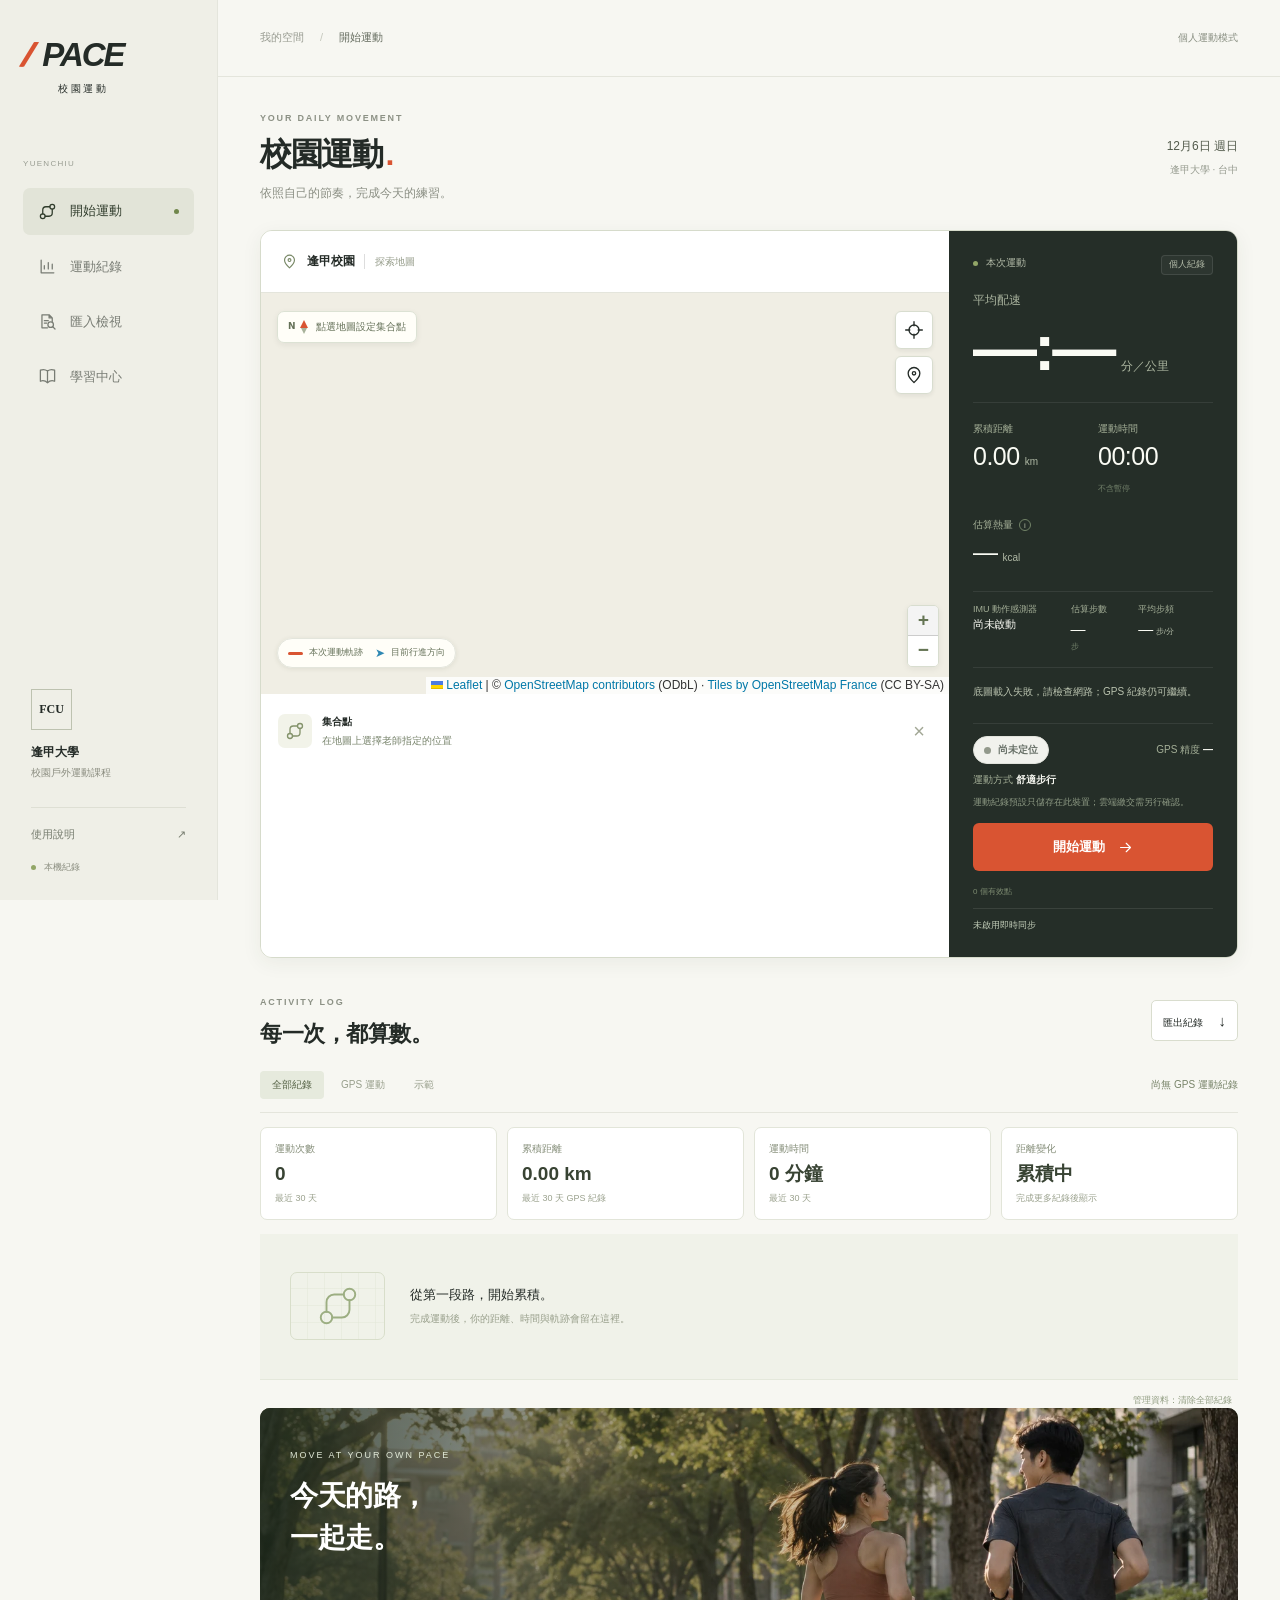
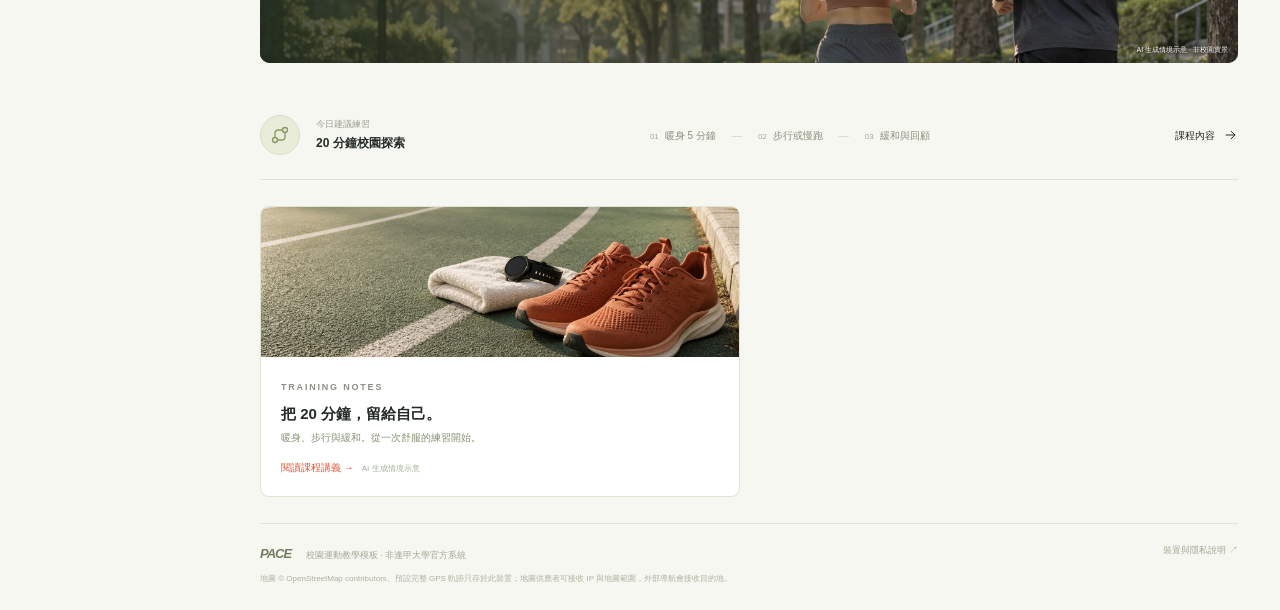
==== commit c952f2e1: "Replace speed metric with IMU data" ====
--- a/index.html
+++ b/index.html
@@ -4,7 +4,7 @@
 <div class="shell"><header class="topbar"><div class="breadcrumb">我的空間 <span>/</span> <strong>開始運動</strong></div><div class="topright"><span class="device-label">個人運動模式</span><a class="avatar auth-status" id="authStatus" href="api/classroom?op=login" aria-label="未登入，按此登入">未登入</a></div></header><main>
 <section class="pageheading"><div><div class="overline">YOUR DAILY MOVEMENT</div><h1>校園運動<span class="title-dot">.</span></h1><p>依照自己的節奏，完成今天的練習。</p></div><div class="dateblock"><span id="todayDate"></span><small>逢甲大學 · 台中</small></div></section>
 <section class="workout" id="exercise"><div class="mapcard"><div class="maptop"><div class="map-title"><svg><use href="#i-pin"/></svg><strong>逢甲校園</strong><span>探索地圖</span></div></div><div class="maparea"><div id="map" aria-label="逢甲大學校園互動地圖"></div><div class="map-instruction"><span class="north-indicator" role="img" aria-label="&#x5317;&#x65B9;">N<i></i></span><span>點選地圖設定集合點</span></div><div class="maptools"><button id="locate" aria-label="我的定位" title="我的定位"><svg><use href="#i-cross"/></svg></button><button id="campus" aria-label="回到校園" title="回到校園"><svg><use href="#i-pin"/></svg></button></div><div class="map-scale-note" role="group" aria-label="&#x5730;&#x5716;&#x5716;&#x4F8B;"><span class="map-legend-item"><i class="track-key"></i>本次運動軌跡</span><span class="map-legend-item"><i class="direction-key" aria-hidden="true">&#x27A4;</i>&#x76EE;&#x524D;&#x884C;&#x9032;&#x65B9;&#x5411;</span></div></div><div class="mapnote"><span class="destination-icon"><svg><use href="#i-route"/></svg></span><div><strong>集合點</strong><span id="targetInfo">在地圖上選擇老師指定的位置</span></div><a id="navigate" hidden target="_blank" rel="noopener">導航 ↗</a><button id="clearTarget" title="清除集合點" aria-label="清除集合點">×</button></div></div>
-<aside class="session-panel"><div class="session-top"><span><i></i> 本次運動</span><span>個人紀錄</span></div><div class="primarymetric"><span>平均配速</span><div><b id="pace">—:—</b><span>分／公里</span></div></div><div class="metric-grid"><article><span>累積距離</span><strong><b id="distance">0.00</b><em>km</em></strong></article><article><span>運動時間</span><strong id="elapsed">00:00</strong><small>不含暫停</small></article><article><span>平均速度</span><strong><b id="speed">0.0</b><em>km/h</em></strong><small>參考值</small></article><article class="energy"><span>估算熱量 <button class="info-button" id="energyInfo" aria-label="查看熱量估算方式">i</button></span><strong><b id="calories">0</b><em>kcal</em></strong></article></div><div class="session-message" id="message" role="status" aria-live="polite">開啟定位，準備記錄你的第一步。</div><div class="start-context" aria-label="運動模式與定位狀態"><div class="start-context-line"><span class="status" id="badge" data-state="idle" role="status" aria-live="polite">尚未定位</span><span class="start-accuracy">GPS 精度 <b id="accuracy">—</b></span></div><span class="start-mode">運動方式 <b id="activityLabel">舒適步行</b></span><p>運動紀錄預設只儲存在此裝置；雲端繳交需另行確認。</p></div>
+<aside class="session-panel"><div class="session-top"><span><i></i> 本次運動</span><span>個人紀錄</span></div><div class="primarymetric"><span>平均配速</span><div><b id="pace">—:—</b><span>分／公里</span></div></div><div class="metric-grid"><article><span>累積距離</span><strong><b id="distance">0.00</b><em>km</em></strong></article><article><span>運動時間</span><strong id="elapsed">00:00</strong><small>不含暫停</small></article><article class="energy"><span>估算熱量 <button class="info-button" id="energyInfo" aria-label="查看熱量估算方式">i</button></span><strong><b id="calories">0</b><em>kcal</em></strong></article><div class="motion-metrics" aria-label="IMU 動作感測數據"><article><span>IMU 動作感測器</span><strong id="imuStatus">尚未啟動</strong></article><article><span>估算步數</span><strong id="stepCount">—</strong><small>步</small></article><article><span>平均步頻</span><strong><b id="cadence">—</b><em>步/分</em></strong></article></div></div><div class="session-message" id="message" role="status" aria-live="polite">開啟定位，準備記錄你的第一步。</div><div class="start-context" aria-label="運動模式與定位狀態"><div class="start-context-line"><span class="status" id="badge" data-state="idle" role="status" aria-live="polite">尚未定位</span><span class="start-accuracy">GPS 精度 <b id="accuracy">—</b></span></div><span class="start-mode">運動方式 <b id="activityLabel">舒適步行</b></span><p>運動紀錄預設只儲存在此裝置；雲端繳交需另行確認。</p></div>
 <div class="actiondock"><button class="primary" id="openSetup"><span>開始運動</span><svg><use href="#i-arrow"/></svg></button><div class="controls"><button id="pause" disabled>Ⅱ 暫停</button><button id="finish" disabled>■ 結束並儲存</button></div></div><div class="signalbar"><span id="points">0 個有效點</span></div></aside></section>
 
 <section id="history" class="history-section"><div class="sectionheading"><div><span class="overline">ACTIVITY LOG</span><h2>每一次，都算數。</h2></div><button id="exportAll" class="export">匯出紀錄 <span>↓</span></button></div><div class="historybar"><div class="filters" aria-label="篩選紀錄"><button class="selected" data-filter="all" aria-pressed="true">全部紀錄</button><button data-filter="real" aria-pressed="false">GPS 運動</button><button data-filter="demo" aria-pressed="false">示範</button></div><span id="historyTotal">尚無運動紀錄</span></div><div id="historyInsights" class="history-insights" aria-label="????????"></div>
--- a/style.css
+++ b/style.css
@@ -81,3 +81,54 @@
   .record-review-link{flex:1;min-width:150px}
   .record-more-menu{max-width:calc(100vw - 48px)}
 }
+
+/* Keep local and live-sharing consent rows visually aligned. */
+#fields>.check,
+#fields>.live-sync-setup>.live-sync-check{display:flex;align-items:flex-start;gap:7px;margin:8px 0}
+#fields>.check input,
+#fields>.live-sync-setup>.live-sync-check input{flex:0 0 auto;margin:2px 0 0}
+#fields>.check span,
+#fields>.live-sync-setup>.live-sync-check span{font-size:10px;line-height:1.7;color:#6e7c5d}
+
+/* Keep the history card steady while its actions are open. */
+.record-more>summary{user-select:none}
+.record-more-menu{position:absolute;top:calc(100% + 6px);right:0;z-index:30;min-width:200px;max-width:min(280px,calc(100vw - 32px));margin:0;padding:8px;background:#fff;border:1px solid #dce2d1;border-radius:7px;box-shadow:0 8px 24px #242b271c}
+.record-more:not([open]) .record-more-menu{display:none}
+.record-more[open] .record-more-menu{display:flex;flex-wrap:nowrap;width:max-content;min-width:0;max-width:calc(100vw - 24px)}
+.record-more-menu button{flex:0 0 auto;white-space:nowrap;padding:5px 6px;font-size:8px}
+.record-review-link.unavailable{background:#f1f2ec;color:#929987;font-weight:450;cursor:default}
+.record-more>summary:focus-visible{outline:3px solid #e89462;outline-offset:3px}
+.live-sync-setup{border-top:0;margin-top:0;padding-top:0}
+#fields>.check{margin-bottom:2px}
+#fields>.live-sync-setup>.live-sync-check{margin:2px 0 4px}
+.motion-metrics{grid-column:1/-1;display:grid;grid-template-columns:1.2fr .8fr 1fr;gap:8px;border-top:1px solid #ffffff14;padding-top:11px}
+.motion-metrics article>span{display:block;font-size:9px;color:#a5b098}
+.motion-metrics article>strong{display:block;font-size:15px;font-weight:500;color:#fafbf4;font-variant-numeric:tabular-nums}
+.motion-metrics article:first-child>strong{font-size:11px;line-height:1.45;white-space:normal}
+.motion-metrics article>strong em{font-size:8px;font-style:normal;margin-left:3px;color:#b0b9a5}
+.motion-metrics article>small{display:block;font-size:8px;color:#72816a}
+
+/* Reduce setup dialog scrolling on phones. */
+@media(max-width:650px){
+  dialog#setupDialog{width:calc(100vw - 20px);max-height:calc(100dvh - 16px);padding:16px 18px 12px;overflow-y:auto;overscroll-behavior:contain}
+  #setupDialog .dialog-intro{font-size:10px;margin:7px 0 11px;line-height:1.5}
+  #setupDialog label{font-size:11px;margin-bottom:9px}
+  #setupDialog label>span{font-size:8px}
+  #setupDialog input:not([type=checkbox]),#setupDialog select{min-height:37px;padding:8px 10px;margin-top:4px;font-size:12px}
+  #setupDialog .privacy-note{padding:8px 10px;gap:8px;font-size:9px;margin-bottom:8px}
+  #setupDialog .check{margin:6px 0}
+  #setupDialog .check span{font-size:9px;line-height:1.55}
+  #setupDialog .live-sync-setup{margin-top:0;padding-top:0;border-top:0}
+  #setupDialog .live-sync-check{margin:2px 0 4px}
+  #setupDialog .live-sync-pickers label{margin-bottom:5px}
+  #setupDialog .live-sync-setup .fine{font-size:7px;line-height:1.45;margin:3px 0}
+  #setupDialog .live-sync-login{font-size:8px;margin:3px 0}
+  #setupDialog form>.primary{min-height:44px}
+  #setupDialog form>.primary{margin-top:12px}
+  #setupDialog .demo-link{margin:8px auto;font-size:10px}
+  #setupDialog .fine{font-size:8px;line-height:1.5}
+}
+@media(min-width:430px) and (max-width:650px){
+  #setupDialog #fields{display:grid;grid-template-columns:1fr 1fr;gap:0 12px}
+  #setupDialog #fields>label:nth-of-type(3),#setupDialog #fields>.privacy-note,#setupDialog #fields>.check,#setupDialog #fields>.live-sync-setup{grid-column:1/-1}
+}
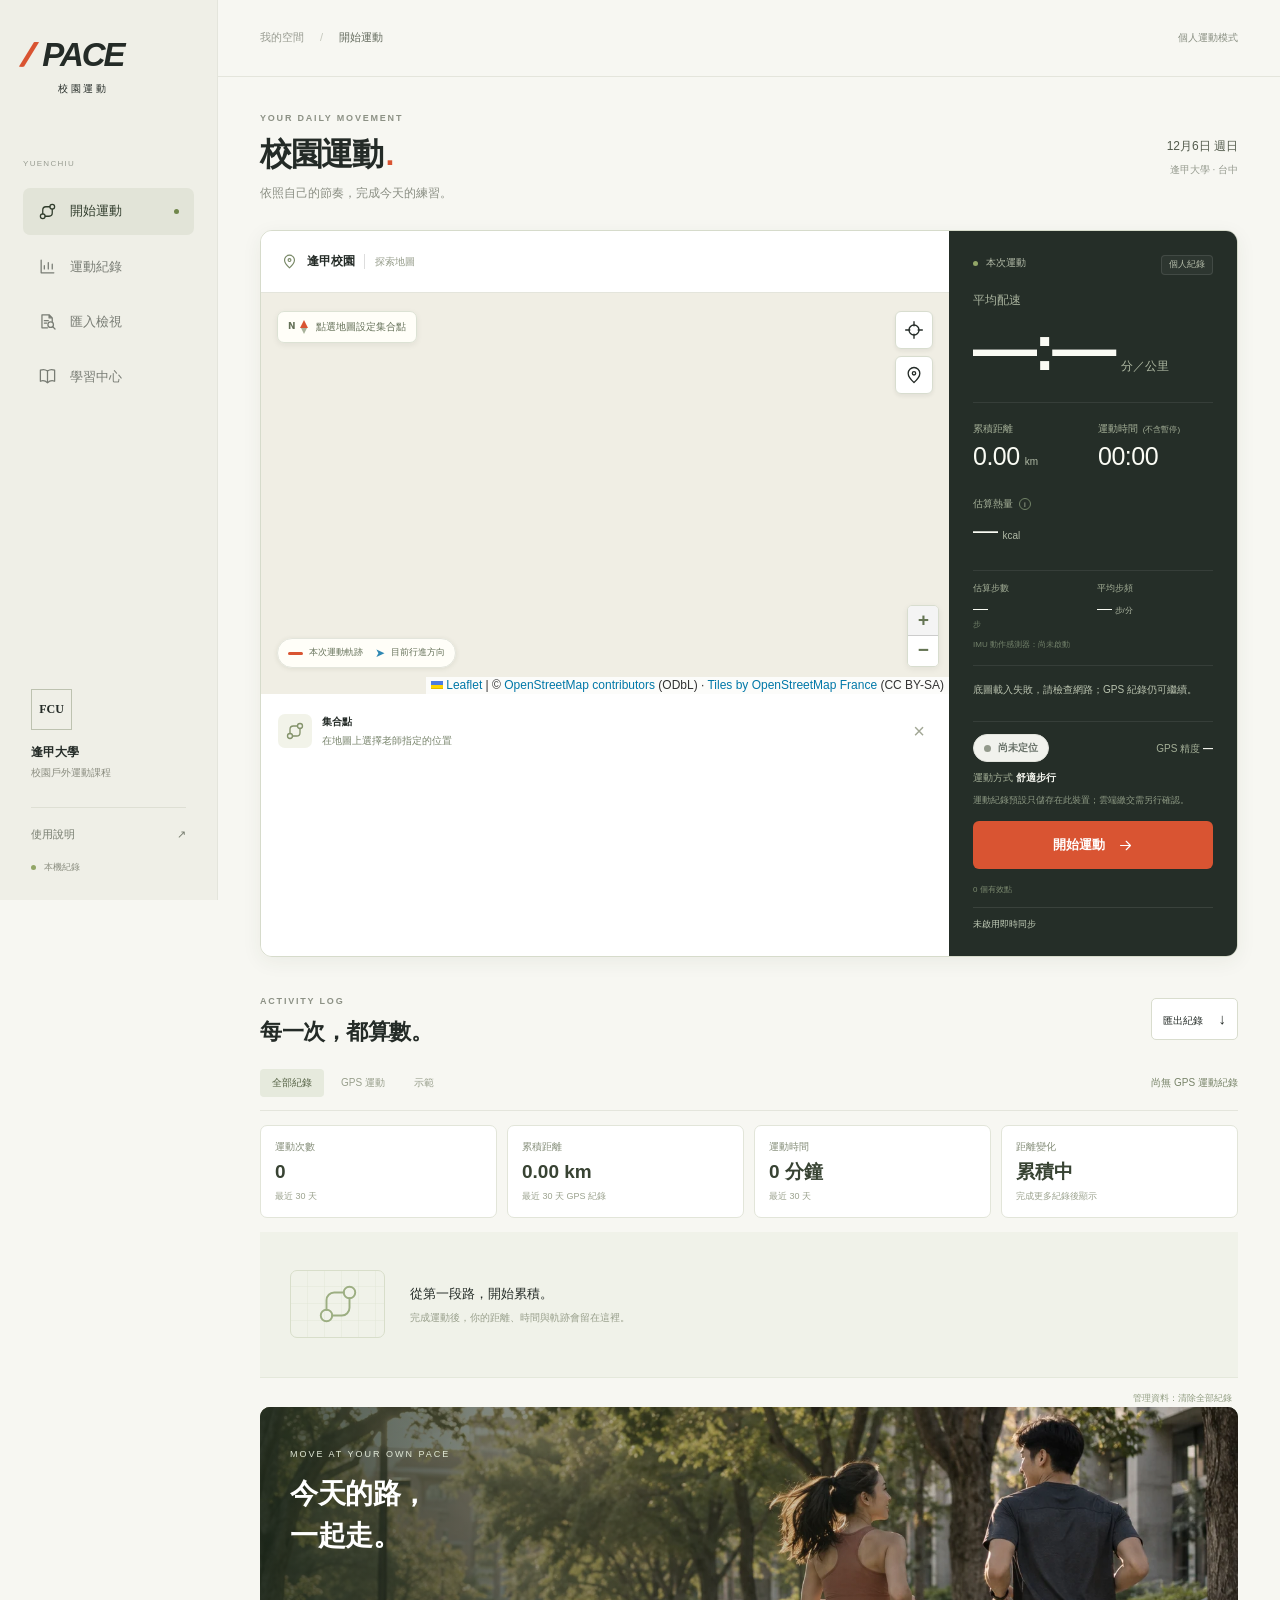
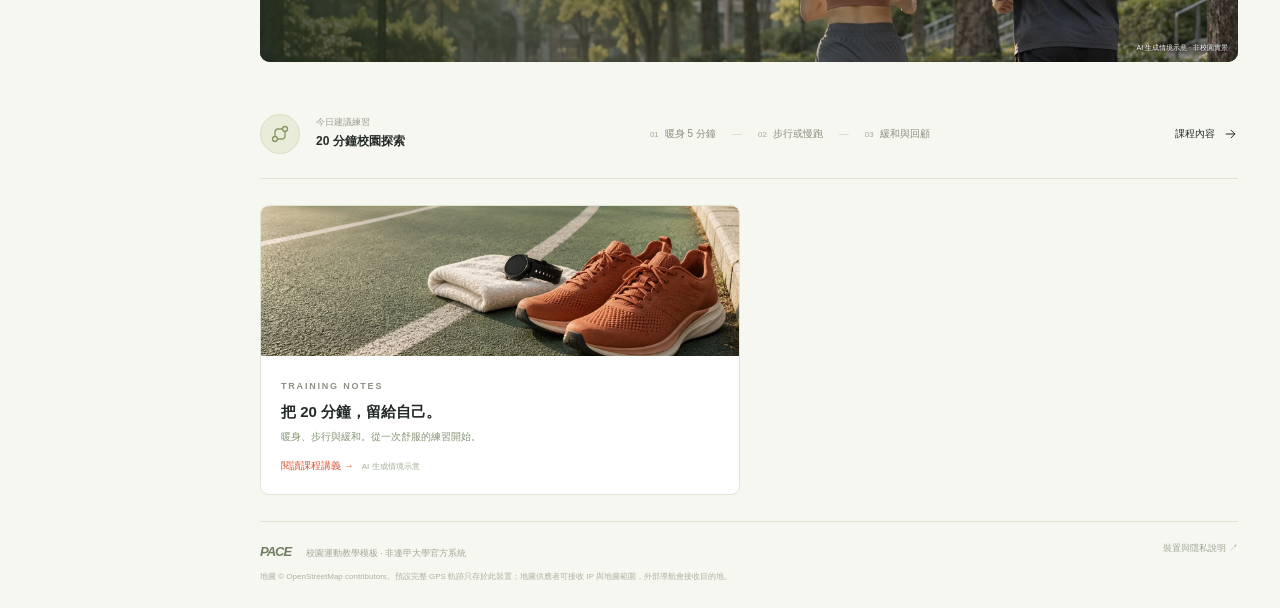
==== commit 31c90e06: "Refine workout time and IMU labels" ====
--- a/index.html
+++ b/index.html
@@ -4,7 +4,7 @@
 <div class="shell"><header class="topbar"><div class="breadcrumb">我的空間 <span>/</span> <strong>開始運動</strong></div><div class="topright"><span class="device-label">個人運動模式</span><a class="avatar auth-status" id="authStatus" href="api/classroom?op=login" aria-label="未登入，按此登入">未登入</a></div></header><main>
 <section class="pageheading"><div><div class="overline">YOUR DAILY MOVEMENT</div><h1>校園運動<span class="title-dot">.</span></h1><p>依照自己的節奏，完成今天的練習。</p></div><div class="dateblock"><span id="todayDate"></span><small>逢甲大學 · 台中</small></div></section>
 <section class="workout" id="exercise"><div class="mapcard"><div class="maptop"><div class="map-title"><svg><use href="#i-pin"/></svg><strong>逢甲校園</strong><span>探索地圖</span></div></div><div class="maparea"><div id="map" aria-label="逢甲大學校園互動地圖"></div><div class="map-instruction"><span class="north-indicator" role="img" aria-label="&#x5317;&#x65B9;">N<i></i></span><span>點選地圖設定集合點</span></div><div class="maptools"><button id="locate" aria-label="我的定位" title="我的定位"><svg><use href="#i-cross"/></svg></button><button id="campus" aria-label="回到校園" title="回到校園"><svg><use href="#i-pin"/></svg></button></div><div class="map-scale-note" role="group" aria-label="&#x5730;&#x5716;&#x5716;&#x4F8B;"><span class="map-legend-item"><i class="track-key"></i>本次運動軌跡</span><span class="map-legend-item"><i class="direction-key" aria-hidden="true">&#x27A4;</i>&#x76EE;&#x524D;&#x884C;&#x9032;&#x65B9;&#x5411;</span></div></div><div class="mapnote"><span class="destination-icon"><svg><use href="#i-route"/></svg></span><div><strong>集合點</strong><span id="targetInfo">在地圖上選擇老師指定的位置</span></div><a id="navigate" hidden target="_blank" rel="noopener">導航 ↗</a><button id="clearTarget" title="清除集合點" aria-label="清除集合點">×</button></div></div>
-<aside class="session-panel"><div class="session-top"><span><i></i> 本次運動</span><span>個人紀錄</span></div><div class="primarymetric"><span>平均配速</span><div><b id="pace">—:—</b><span>分／公里</span></div></div><div class="metric-grid"><article><span>累積距離</span><strong><b id="distance">0.00</b><em>km</em></strong></article><article><span>運動時間</span><strong id="elapsed">00:00</strong><small>不含暫停</small></article><article class="energy"><span>估算熱量 <button class="info-button" id="energyInfo" aria-label="查看熱量估算方式">i</button></span><strong><b id="calories">0</b><em>kcal</em></strong></article><div class="motion-metrics" aria-label="IMU 動作感測數據"><article><span>IMU 動作感測器</span><strong id="imuStatus">尚未啟動</strong></article><article><span>估算步數</span><strong id="stepCount">—</strong><small>步</small></article><article><span>平均步頻</span><strong><b id="cadence">—</b><em>步/分</em></strong></article></div></div><div class="session-message" id="message" role="status" aria-live="polite">開啟定位，準備記錄你的第一步。</div><div class="start-context" aria-label="運動模式與定位狀態"><div class="start-context-line"><span class="status" id="badge" data-state="idle" role="status" aria-live="polite">尚未定位</span><span class="start-accuracy">GPS 精度 <b id="accuracy">—</b></span></div><span class="start-mode">運動方式 <b id="activityLabel">舒適步行</b></span><p>運動紀錄預設只儲存在此裝置；雲端繳交需另行確認。</p></div>
+<aside class="session-panel"><div class="session-top"><span><i></i> 本次運動</span><span>個人紀錄</span></div><div class="primarymetric"><span>平均配速</span><div><b id="pace">—:—</b><span>分／公里</span></div></div><div class="metric-grid"><article><span>累積距離</span><strong><b id="distance">0.00</b><em>km</em></strong></article><article><span>運動時間 <small>(不含暫停)</small></span><strong id="elapsed">00:00</strong></article><article class="energy"><span>估算熱量 <button class="info-button" id="energyInfo" aria-label="查看熱量估算方式">i</button></span><strong><b id="calories">0</b><em>kcal</em></strong></article><div class="motion-metrics" aria-label="IMU 步數與步頻估算"><article><span>估算步數</span><strong id="stepCount">—</strong><small>步</small></article><article><span>平均步頻</span><strong><b id="cadence">—</b><em>步/分</em></strong></article><p class="motion-sensor-note" aria-live="polite">IMU 動作感測器：<b id="imuStatus">尚未啟動</b></p></div></div><div class="session-message" id="message" role="status" aria-live="polite">開啟定位，準備記錄你的第一步。</div><div class="start-context" aria-label="運動模式與定位狀態"><div class="start-context-line"><span class="status" id="badge" data-state="idle" role="status" aria-live="polite">尚未定位</span><span class="start-accuracy">GPS 精度 <b id="accuracy">—</b></span></div><span class="start-mode">運動方式 <b id="activityLabel">舒適步行</b></span><p>運動紀錄預設只儲存在此裝置；雲端繳交需另行確認。</p></div>
 <div class="actiondock"><button class="primary" id="openSetup"><span>開始運動</span><svg><use href="#i-arrow"/></svg></button><div class="controls"><button id="pause" disabled>Ⅱ 暫停</button><button id="finish" disabled>■ 結束並儲存</button></div></div><div class="signalbar"><span id="points">0 個有效點</span></div></aside></section>
 
 <section id="history" class="history-section"><div class="sectionheading"><div><span class="overline">ACTIVITY LOG</span><h2>每一次，都算數。</h2></div><button id="exportAll" class="export">匯出紀錄 <span>↓</span></button></div><div class="historybar"><div class="filters" aria-label="篩選紀錄"><button class="selected" data-filter="all" aria-pressed="true">全部紀錄</button><button data-filter="real" aria-pressed="false">GPS 運動</button><button data-filter="demo" aria-pressed="false">示範</button></div><span id="historyTotal">尚無運動紀錄</span></div><div id="historyInsights" class="history-insights" aria-label="????????"></div>
--- a/style.css
+++ b/style.css
@@ -101,12 +101,14 @@
 .live-sync-setup{border-top:0;margin-top:0;padding-top:0}
 #fields>.check{margin-bottom:2px}
 #fields>.live-sync-setup>.live-sync-check{margin:2px 0 4px}
-.motion-metrics{grid-column:1/-1;display:grid;grid-template-columns:1.2fr .8fr 1fr;gap:8px;border-top:1px solid #ffffff14;padding-top:11px}
+.motion-metrics{grid-column:1/-1;display:grid;grid-template-columns:1fr 1fr;gap:8px;border-top:1px solid #ffffff14;padding-top:11px}
 .motion-metrics article>span{display:block;font-size:9px;color:#a5b098}
 .motion-metrics article>strong{display:block;font-size:15px;font-weight:500;color:#fafbf4;font-variant-numeric:tabular-nums}
-.motion-metrics article:first-child>strong{font-size:11px;line-height:1.45;white-space:normal}
 .motion-metrics article>strong em{font-size:8px;font-style:normal;margin-left:3px;color:#b0b9a5}
 .motion-metrics article>small{display:block;font-size:8px;color:#72816a}
+.motion-sensor-note{grid-column:1/-1;margin:0;font-size:8px;line-height:1.5;color:#72816a}
+.motion-sensor-note b{font-weight:400}
+.metric-grid article>span small{display:inline;font-size:8px;color:#a5b098;letter-spacing:0;margin-left:2px}
 
 /* Reduce setup dialog scrolling on phones. */
 @media(max-width:650px){
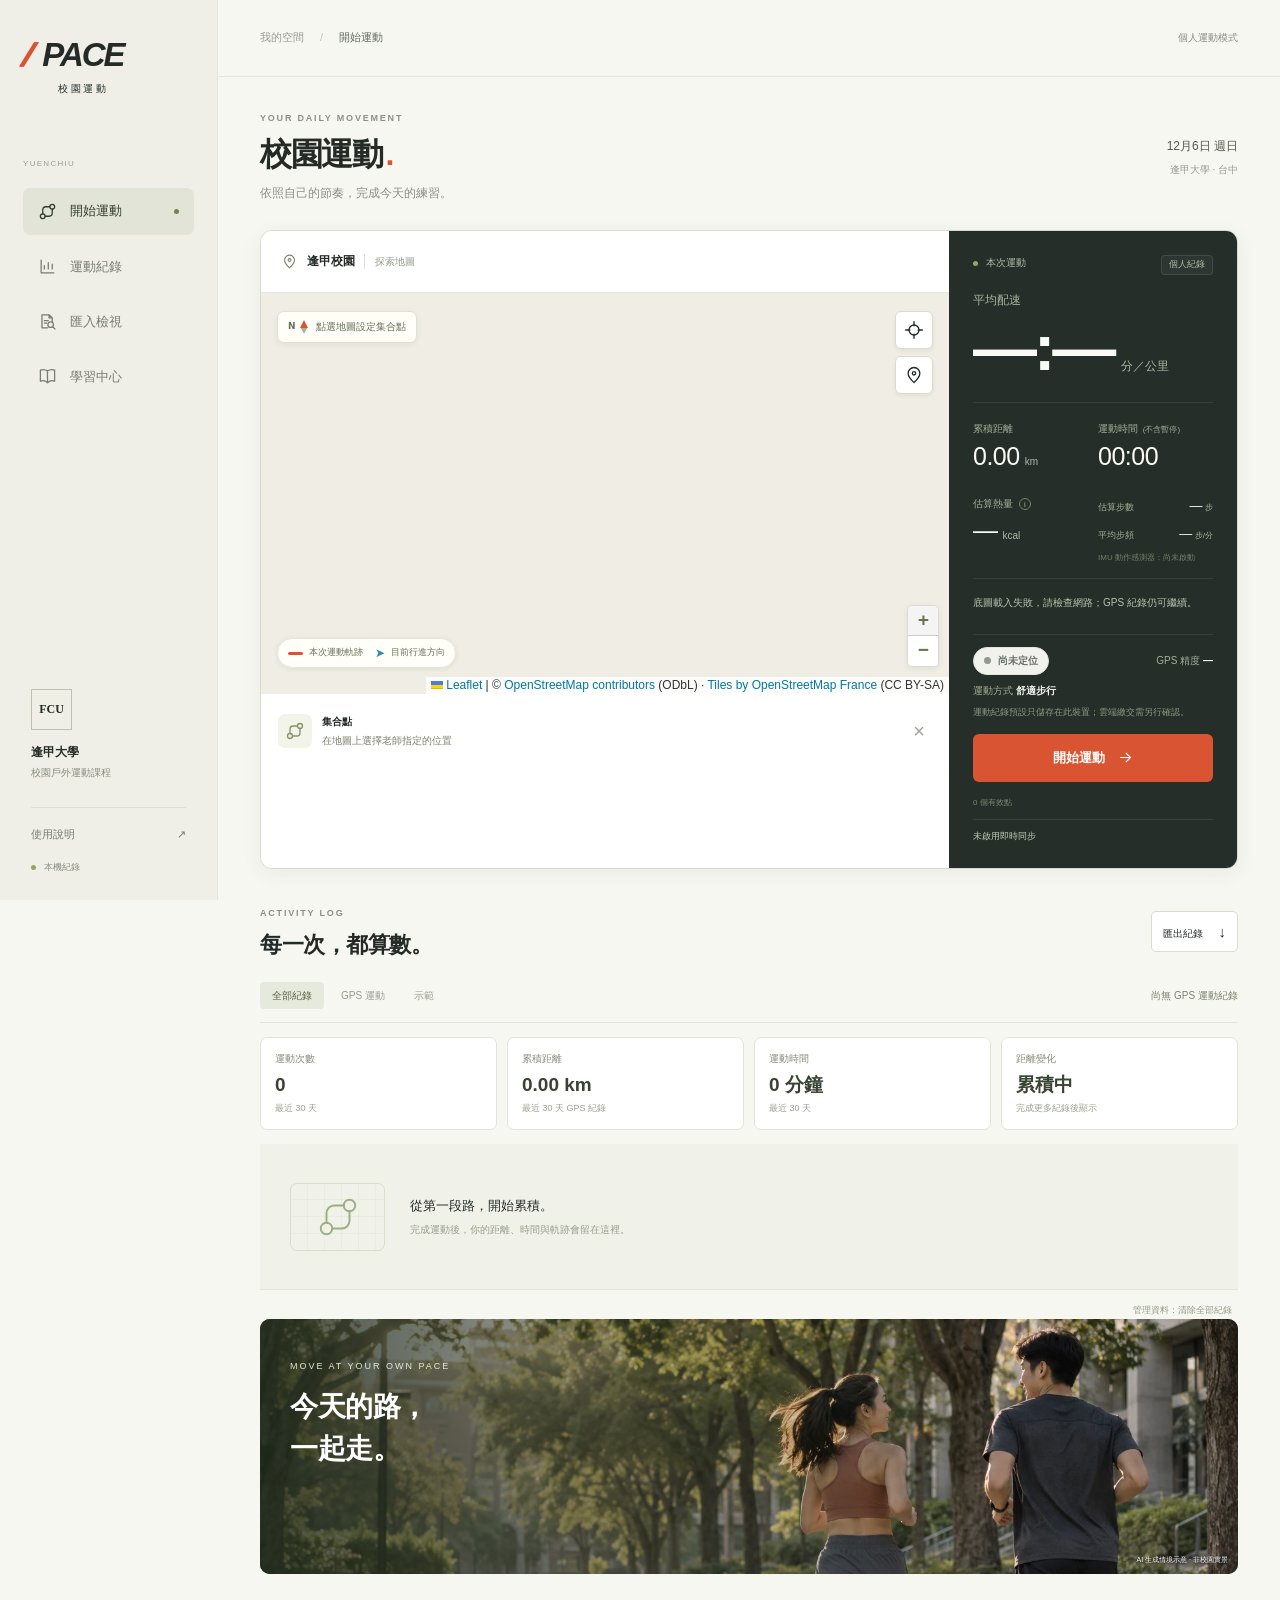
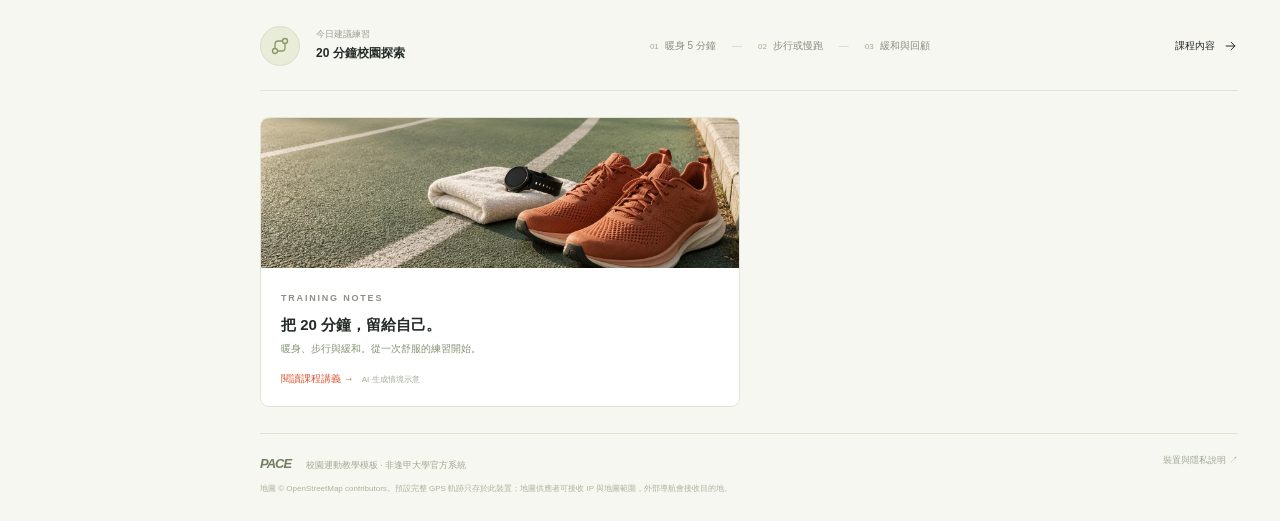
==== commit bd96579f: "Place IMU metrics beside calories" ====
--- a/index.html
+++ b/index.html
@@ -4,7 +4,7 @@
 <div class="shell"><header class="topbar"><div class="breadcrumb">我的空間 <span>/</span> <strong>開始運動</strong></div><div class="topright"><span class="device-label">個人運動模式</span><a class="avatar auth-status" id="authStatus" href="api/classroom?op=login" aria-label="未登入，按此登入">未登入</a></div></header><main>
 <section class="pageheading"><div><div class="overline">YOUR DAILY MOVEMENT</div><h1>校園運動<span class="title-dot">.</span></h1><p>依照自己的節奏，完成今天的練習。</p></div><div class="dateblock"><span id="todayDate"></span><small>逢甲大學 · 台中</small></div></section>
 <section class="workout" id="exercise"><div class="mapcard"><div class="maptop"><div class="map-title"><svg><use href="#i-pin"/></svg><strong>逢甲校園</strong><span>探索地圖</span></div></div><div class="maparea"><div id="map" aria-label="逢甲大學校園互動地圖"></div><div class="map-instruction"><span class="north-indicator" role="img" aria-label="&#x5317;&#x65B9;">N<i></i></span><span>點選地圖設定集合點</span></div><div class="maptools"><button id="locate" aria-label="我的定位" title="我的定位"><svg><use href="#i-cross"/></svg></button><button id="campus" aria-label="回到校園" title="回到校園"><svg><use href="#i-pin"/></svg></button></div><div class="map-scale-note" role="group" aria-label="&#x5730;&#x5716;&#x5716;&#x4F8B;"><span class="map-legend-item"><i class="track-key"></i>本次運動軌跡</span><span class="map-legend-item"><i class="direction-key" aria-hidden="true">&#x27A4;</i>&#x76EE;&#x524D;&#x884C;&#x9032;&#x65B9;&#x5411;</span></div></div><div class="mapnote"><span class="destination-icon"><svg><use href="#i-route"/></svg></span><div><strong>集合點</strong><span id="targetInfo">在地圖上選擇老師指定的位置</span></div><a id="navigate" hidden target="_blank" rel="noopener">導航 ↗</a><button id="clearTarget" title="清除集合點" aria-label="清除集合點">×</button></div></div>
-<aside class="session-panel"><div class="session-top"><span><i></i> 本次運動</span><span>個人紀錄</span></div><div class="primarymetric"><span>平均配速</span><div><b id="pace">—:—</b><span>分／公里</span></div></div><div class="metric-grid"><article><span>累積距離</span><strong><b id="distance">0.00</b><em>km</em></strong></article><article><span>運動時間 <small>(不含暫停)</small></span><strong id="elapsed">00:00</strong></article><article class="energy"><span>估算熱量 <button class="info-button" id="energyInfo" aria-label="查看熱量估算方式">i</button></span><strong><b id="calories">0</b><em>kcal</em></strong></article><div class="motion-metrics" aria-label="IMU 步數與步頻估算"><article><span>估算步數</span><strong id="stepCount">—</strong><small>步</small></article><article><span>平均步頻</span><strong><b id="cadence">—</b><em>步/分</em></strong></article><p class="motion-sensor-note" aria-live="polite">IMU 動作感測器：<b id="imuStatus">尚未啟動</b></p></div></div><div class="session-message" id="message" role="status" aria-live="polite">開啟定位，準備記錄你的第一步。</div><div class="start-context" aria-label="運動模式與定位狀態"><div class="start-context-line"><span class="status" id="badge" data-state="idle" role="status" aria-live="polite">尚未定位</span><span class="start-accuracy">GPS 精度 <b id="accuracy">—</b></span></div><span class="start-mode">運動方式 <b id="activityLabel">舒適步行</b></span><p>運動紀錄預設只儲存在此裝置；雲端繳交需另行確認。</p></div>
+<aside class="session-panel"><div class="session-top"><span><i></i> 本次運動</span><span>個人紀錄</span></div><div class="primarymetric"><span>平均配速</span><div><b id="pace">—:—</b><span>分／公里</span></div></div><div class="metric-grid"><article><span>累積距離</span><strong><b id="distance">0.00</b><em>km</em></strong></article><article><span>運動時間 <small>(不含暫停)</small></span><strong id="elapsed">00:00</strong></article><article class="energy"><span>估算熱量 <button class="info-button" id="energyInfo" aria-label="查看熱量估算方式">i</button></span><strong><b id="calories">0</b><em>kcal</em></strong></article><div class="motion-metrics" aria-label="IMU 步數與步頻估算"><article><span>估算步數</span><strong><b id="stepCount">—</b><em>步</em></strong></article><article><span>平均步頻</span><strong><b id="cadence">—</b><em>步/分</em></strong></article><p class="motion-sensor-note" aria-live="polite">IMU 動作感測器：<b id="imuStatus">尚未啟動</b></p></div></div><div class="session-message" id="message" role="status" aria-live="polite">開啟定位，準備記錄你的第一步。</div><div class="start-context" aria-label="運動模式與定位狀態"><div class="start-context-line"><span class="status" id="badge" data-state="idle" role="status" aria-live="polite">尚未定位</span><span class="start-accuracy">GPS 精度 <b id="accuracy">—</b></span></div><span class="start-mode">運動方式 <b id="activityLabel">舒適步行</b></span><p>運動紀錄預設只儲存在此裝置；雲端繳交需另行確認。</p></div>
 <div class="actiondock"><button class="primary" id="openSetup"><span>開始運動</span><svg><use href="#i-arrow"/></svg></button><div class="controls"><button id="pause" disabled>Ⅱ 暫停</button><button id="finish" disabled>■ 結束並儲存</button></div></div><div class="signalbar"><span id="points">0 個有效點</span></div></aside></section>
 
 <section id="history" class="history-section"><div class="sectionheading"><div><span class="overline">ACTIVITY LOG</span><h2>每一次，都算數。</h2></div><button id="exportAll" class="export">匯出紀錄 <span>↓</span></button></div><div class="historybar"><div class="filters" aria-label="篩選紀錄"><button class="selected" data-filter="all" aria-pressed="true">全部紀錄</button><button data-filter="real" aria-pressed="false">GPS 運動</button><button data-filter="demo" aria-pressed="false">示範</button></div><span id="historyTotal">尚無運動紀錄</span></div><div id="historyInsights" class="history-insights" aria-label="????????"></div>
--- a/style.css
+++ b/style.css
@@ -101,14 +101,16 @@
 .live-sync-setup{border-top:0;margin-top:0;padding-top:0}
 #fields>.check{margin-bottom:2px}
 #fields>.live-sync-setup>.live-sync-check{margin:2px 0 4px}
-.motion-metrics{grid-column:1/-1;display:grid;grid-template-columns:1fr 1fr;gap:8px;border-top:1px solid #ffffff14;padding-top:11px}
+.metric-grid .energy{grid-column:auto}
+.motion-metrics{grid-column:auto;display:grid;grid-template-columns:1fr;gap:8px;border-top:0;padding-top:0;align-content:start}
+.motion-metrics article{display:flex;justify-content:space-between;align-items:baseline;gap:8px;min-width:0}
 .motion-metrics article>span{display:block;font-size:9px;color:#a5b098}
-.motion-metrics article>strong{display:block;font-size:15px;font-weight:500;color:#fafbf4;font-variant-numeric:tabular-nums}
+.motion-metrics article>strong{display:block;font-size:13px;font-weight:500;color:#fafbf4;font-variant-numeric:tabular-nums;white-space:nowrap}
 .motion-metrics article>strong em{font-size:8px;font-style:normal;margin-left:3px;color:#b0b9a5}
-.motion-metrics article>small{display:block;font-size:8px;color:#72816a}
 .motion-sensor-note{grid-column:1/-1;margin:0;font-size:8px;line-height:1.5;color:#72816a}
 .motion-sensor-note b{font-weight:400}
 .metric-grid article>span small{display:inline;font-size:8px;color:#a5b098;letter-spacing:0;margin-left:2px}
+@media(max-width:650px){.metric-grid{grid-template-columns:1fr 1fr}}
 
 /* Reduce setup dialog scrolling on phones. */
 @media(max-width:650px){
